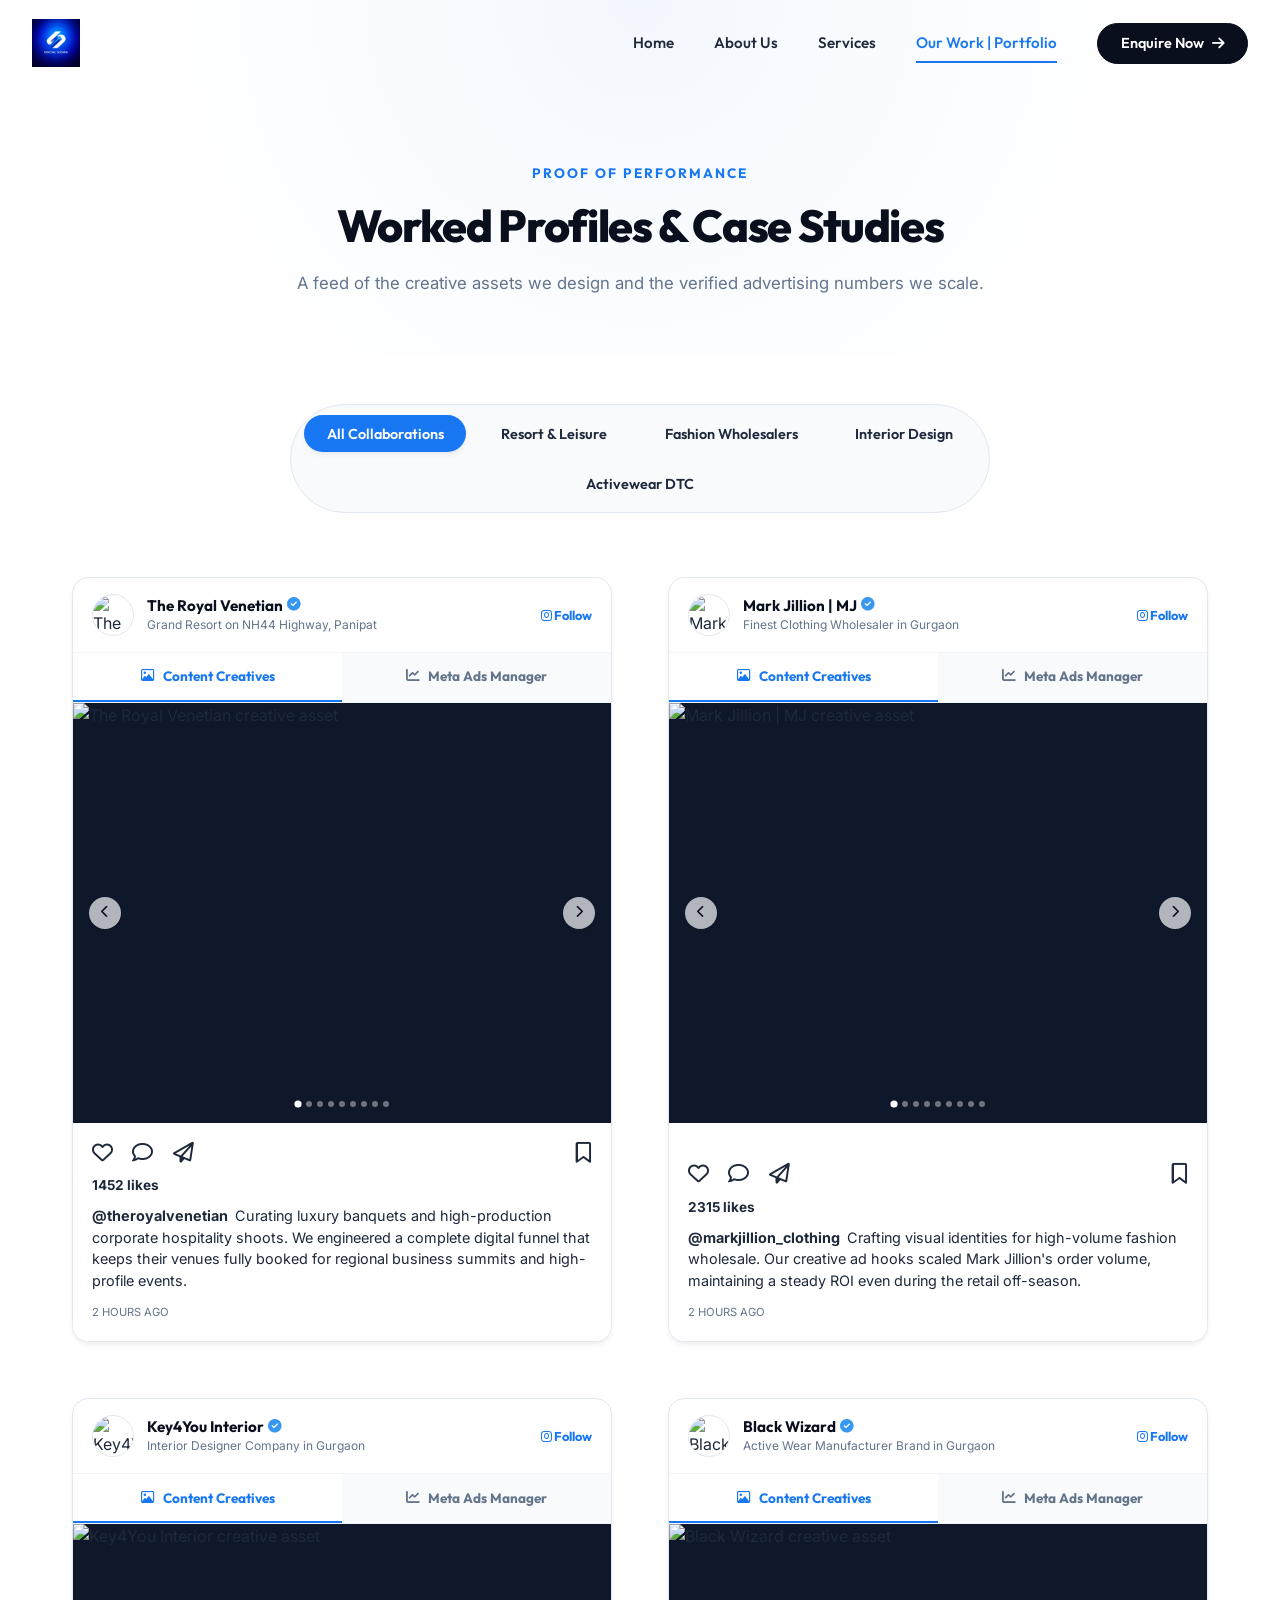
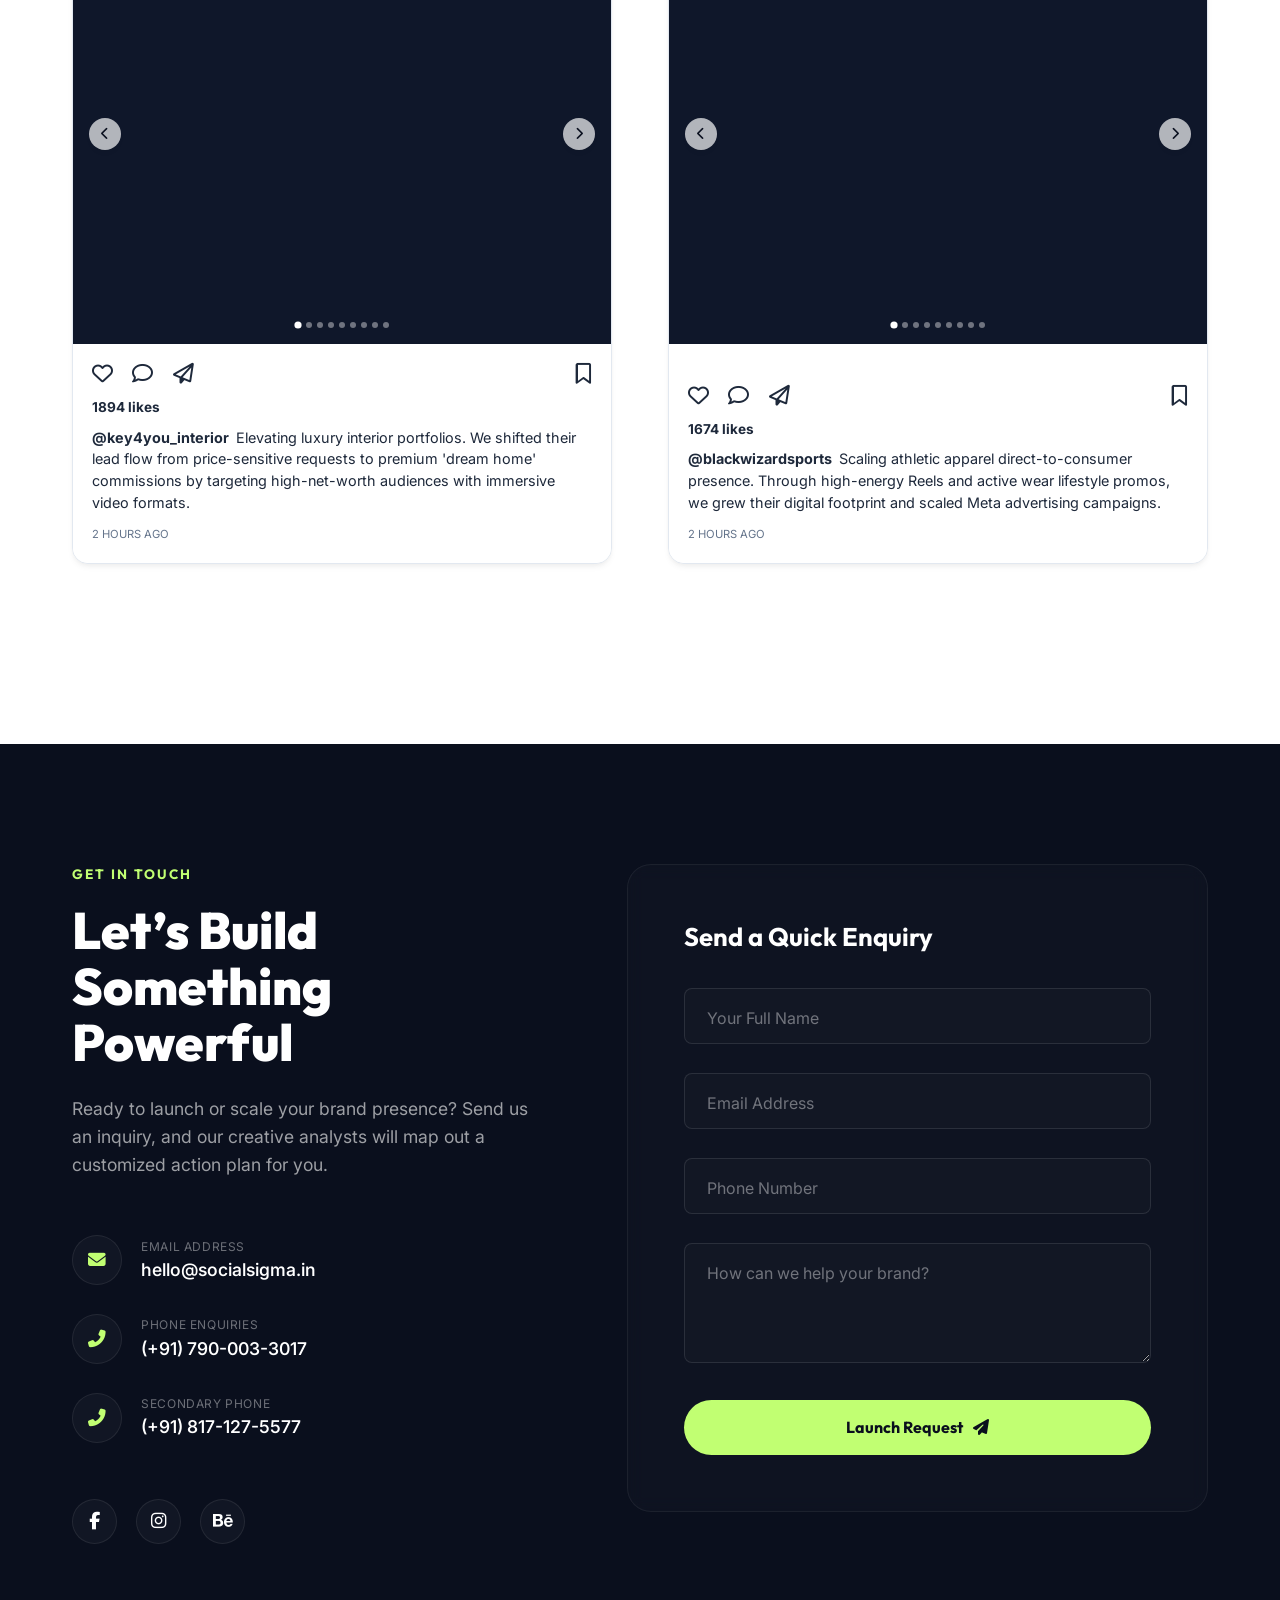
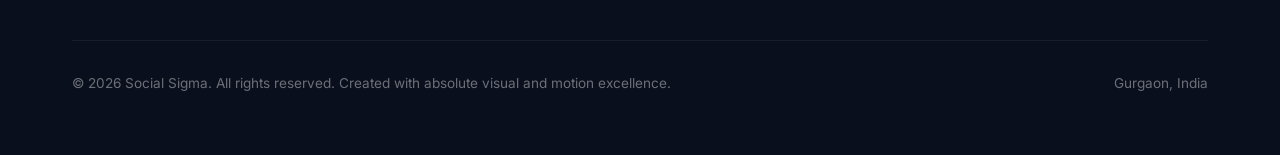
==== portfolio.html @ ce1d7656 "socialsigma.in digitalmarketing website" ====
<!DOCTYPE html>
<html lang="en">
<head>
  <meta charset="UTF-8">
  <meta name="viewport" content="width=device-width, initial-scale=1.0">
  <title>Our Work | Portfolio – Social Sigma</title>
  
  <!-- SEO Meta Tags -->
  <meta name="description" content="Explore Social Sigma's portfolio of successful digital campaigns. See our creatives and verified Meta Ads Manager results for brands in hospitality, fashion, design, and fitness.">
  <meta name="keywords" content="social sigma work, portfolio digital marketing, meta ads manager screenshot, case studies, instagram grid portfolio">
  <meta name="robots" content="index, follow">
  
  <!-- Styling Stylesheet -->
  <link rel="stylesheet" href="css/style.css">
  
  <!-- FontAwesome for Premium Icons -->
  <link rel="stylesheet" href="https://cdnjs.cloudflare.com/ajax/libs/font-awesome/6.4.0/css/all.min.css">
</head>
<body>

  <!-- --- Fixed Header & Navigation --- -->
  <header class="site-header scrolled" id="site-header">
    <div class="nav-container">
      <a href="index.html" class="logo" id="nav-logo" aria-label="Social Sigma Logo">
        <img src="assets/logo.jpg" alt="Social Sigma Logo" class="nav-logo-img">
      </a>
      
      <nav class="nav-menu" id="nav-menu" role="navigation">
        <a href="index.html" class="nav-link" id="link-home">Home</a>
        <a href="index.html#about" class="nav-link" id="link-about">About Us</a>
        <a href="index.html#services" class="nav-link" id="link-services">Services</a>
        <a href="portfolio.html" class="nav-link active" id="link-portfolio">Our Work | Portfolio</a>
        <button class="btn-nav-enquire" id="btn-header-enquire" onclick="document.getElementById('contact').scrollIntoView({behavior: 'smooth'})">
          Enquire Now <i class="fas fa-arrow-right"></i>
        </button>
      </nav>
      
      <button class="mobile-toggle" id="mobile-toggle" aria-label="Toggle navigation menu">
        <i class="fas fa-bars"></i>
      </button>
    </div>
  </header>

  <!-- --- Portfolio Intro Hero Section --- -->
  <section class="portfolio-hero">
    <div class="container">
      <span class="section-tag">Proof of Performance</span>
      <h1 class="section-title">Worked Profiles & Case Studies</h1>
      <p class="section-desc">A feed of the creative assets we design and the verified advertising numbers we scale.</p>
    </div>
  </section>

  <!-- --- Category Filter pills --- -->
  <div class="container">
    <div class="portfolio-filters" id="filters-container">
      <button class="filter-btn active" data-filter="all">All Collaborations</button>
      <button class="filter-btn" data-filter="hospitality">Resort & Leisure</button>
      <button class="filter-btn" data-filter="fashion">Fashion Wholesalers</button>
      <button class="filter-btn" data-filter="interior">Interior Design</button>
      <button class="filter-btn" data-filter="activewear">Activewear DTC</button>
    </div>
  </div>

  <!-- --- Showcase Instagram Cards Section --- -->
  <section class="section-padding" style="padding-top: 0;">
    <div class="container">
      <div class="showcase-grid" id="showcase-mount">
        <!-- Rendered dynamically by js/app.js using window.portfolioData -->
      </div>
    </div>
  </section>

  <!-- --- Contact Form & Footer Section --- -->
  <footer class="contact-section" id="contact">
    <div class="container">
      <div class="contact-grid">
        <div class="contact-info reveal-item">
          <span class="contact-tag">Get in Touch</span>
          <h2 class="contact-heading">Let’s Build Something Powerful</h2>
          <p class="contact-desc">Ready to launch or scale your brand presence? Send us an inquiry, and our creative analysts will map out a customized action plan for you.</p>
          
          <div class="contact-details">
            <div class="contact-item">
              <div class="contact-icon"><i class="fas fa-envelope"></i></div>
              <div class="contact-text">
                <label>Email Address</label>
                <a href="mailto:hello@socialsigma.in" id="contact-email">hello@socialsigma.in</a>
              </div>
            </div>
            <div class="contact-item">
              <div class="contact-icon"><i class="fas fa-phone-alt"></i></div>
              <div class="contact-text">
                <label>Phone Enquiries</label>
                <a href="tel:+917900033017" id="contact-phone-1">(+91) 790-003-3017</a>
              </div>
            </div>
            <div class="contact-item">
              <div class="contact-icon"><i class="fas fa-phone-alt"></i></div>
              <div class="contact-text">
                <label>Secondary Phone</label>
                <a href="tel:+918171275577" id="contact-phone-2">(+91) 817-127-5577</a>
              </div>
            </div>
          </div>
          
          <div class="contact-socials">
            <a href="https://www.facebook.com/socialsigma.in" target="_blank" class="social-circle" aria-label="Facebook"><i class="fab fa-facebook-f"></i></a>
            <a href="https://www.instagram.com/socialsigma.in/" target="_blank" class="social-circle" aria-label="Instagram"><i class="fab fa-instagram"></i></a>
            <a href="https://www.behance.net/99shrwt" target="_blank" class="social-circle" aria-label="Behance"><i class="fab fa-behance"></i></a>
          </div>
        </div>
        
        <!-- Quick Enquiry Form -->
        <div class="contact-form-wrap reveal-item reveal-delay-2">
          <h3>Send a Quick Enquiry</h3>
          <form id="enquiry-form">
            <div class="form-group">
              <input type="text" class="form-input" id="form-name" placeholder=" " required>
              <label for="form-name">Your Full Name</label>
            </div>
            <div class="form-group">
              <input type="email" class="form-input" id="form-email" placeholder=" " required>
              <label for="form-email">Email Address</label>
            </div>
            <div class="form-group">
              <input type="tel" class="form-input" id="form-phone" placeholder=" " required>
              <label for="form-phone">Phone Number</label>
            </div>
            <div class="form-group">
              <textarea class="form-input form-textarea" id="form-message" placeholder=" " required></textarea>
              <label for="form-message">How can we help your brand?</label>
            </div>
            <button type="submit" class="btn-form-submit" id="btn-submit-enquiry">
              Launch Request <i class="fas fa-paper-plane"></i>
            </button>
          </form>
        </div>
      </div>
      
      <div class="footer-bottom">
        <p>&copy; 2026 Social Sigma. All rights reserved. Created with absolute visual and motion excellence.</p>
        <p>Gurgaon, India</p>
      </div>
    </div>
  </footer>

  <!-- --- Lightbox Portfolio Modal --- -->
  <div class="lightbox-modal" id="lightbox-modal">
    <button class="lightbox-close" id="btn-lightbox-close" aria-label="Close Gallery">&times;</button>
    <div class="lightbox-container">
      <div class="lightbox-slider">
        <!-- Rendered images will be inserted dynamically by JS -->
      </div>
      <div class="lightbox-nav">
        <button class="btn-lightbox-nav" id="btn-lightbox-prev" aria-label="Previous Image"><i class="fas fa-chevron-left"></i></button>
        <button class="btn-lightbox-nav" id="btn-lightbox-next" aria-label="Next Image"><i class="fas fa-chevron-right"></i></button>
      </div>
      <div class="lightbox-thumbs" id="lightbox-thumbs">
        <!-- Thumbnail strips -->
      </div>
    </div>
  </div>

  <!-- --- Load scripts --- -->
  <!-- Loaded data modules first -->
  <script src="js/data/portfolio.js"></script>
  
  <!-- Main application script -->
  <script src="js/app.js"></script>

</body>
</html>
---- css/style.css ----
/* 
   Social Sigma Creative Digital Marketing Agency
   Core Stylesheet & Design System
*/

@import url('https://fonts.googleapis.com/css2?family=Inter:wght@300;400;500;600;700&family=Outfit:wght@400;500;600;700;800&display=swap');

/* --- Theme Tokens --- */
:root {
  --blue: #1877F2;
  --lime: #c1ff72;
  --white: #ffffff;
  --dark: #0a0f1d;
  --dark-accent: #111827;
  --text-dark: #1e293b;
  --text-light: #64748b;
  --text-white: #f8fafc;
  
  --font-heading: 'Outfit', sans-serif;
  --font-body: 'Inter', sans-serif;
  
  --transition-smooth: all 0.4s cubic-bezier(0.16, 1, 0.3, 1);
  --transition-fast: all 0.2s ease;
  
  --shadow-sm: 0 4px 6px -1px rgba(0, 0, 0, 0.05), 0 2px 4px -1px rgba(0, 0, 0, 0.03);
  --shadow-md: 0 10px 15px -3px rgba(24, 119, 242, 0.1), 0 4px 6px -2px rgba(24, 119, 242, 0.05);
  --shadow-lg: 0 20px 25px -5px rgba(24, 119, 242, 0.15), 0 10px 10px -5px rgba(24, 119, 242, 0.04);
  --shadow-glow: 0 0 30px rgba(193, 255, 114, 0.25);
  
  --border-radius-sm: 8px;
  --border-radius-md: 16px;
  --border-radius-lg: 24px;
  --border-radius-full: 9999px;
  
  --glass-bg: rgba(255, 255, 255, 0.65);
  --glass-border: rgba(255, 255, 255, 0.4);
  --glass-dark-bg: rgba(10, 15, 29, 0.7);
  --glass-dark-border: rgba(255, 255, 255, 0.06);
}

/* --- Base & Reset --- */
* {
  box-sizing: border-box;
  margin: 0;
  padding: 0;
}

html {
  scroll-behavior: smooth;
  overflow-x: hidden;
  font-size: 16px;
}

body {
  font-family: var(--font-body);
  color: var(--text-dark);
  background-color: var(--white);
  line-height: 1.6;
  overflow-x: hidden;
  position: relative;
}

h1, h2, h3, h4, h5, h6 {
  font-family: var(--font-heading);
  font-weight: 700;
  line-height: 1.25;
  color: var(--dark);
}

a {
  text-decoration: none;
  color: inherit;
  transition: var(--transition-fast);
}

img, video {
  max-width: 100%;
  height: auto;
  display: block;
}

li {
  list-style: none;
}

/* --- Loader: Skyrocketing Animation --- */
#rocket-loader {
  position: fixed;
  top: 0;
  left: 0;
  width: 100%;
  height: 100%;
  background: var(--dark);
  z-index: 99999;
  display: flex;
  flex-direction: column;
  justify-content: center;
  align-items: center;
  overflow: hidden;
  transition: opacity 0.8s cubic-bezier(0.16, 1, 0.3, 1), visibility 0.8s;
}

#rocket-loader.fade-out {
  opacity: 0;
  visibility: hidden;
  pointer-events: none;
}

.loader-stars {
  position: absolute;
  width: 100%;
  height: 100%;
  background: radial-gradient(circle at 50% 50%, rgba(24, 119, 242, 0.05) 0%, transparent 80%);
}

.loader-container {
  display: flex;
  flex-direction: column;
  align-items: center;
  position: relative;
  z-index: 10;
}

.rocket-wrapper {
  position: relative;
  width: 120px;
  height: 200px;
  margin-bottom: 2rem;
  display: flex;
  justify-content: center;
  align-items: center;
}

/* Rocket SVG Style */
.rocket-svg {
  width: 80px;
  height: auto;
  transform: rotate(0deg);
  transition: var(--transition-smooth);
}

/* Ignition shaking */
.ignite .rocket-svg {
  animation: rocket-shake 0.1s infinite alternate;
}

/* Takeoff fly up */
.takeoff .rocket-svg {
  animation: rocket-fly-up 1s cubic-bezier(0.6, -0.28, 0.735, 0.04) forwards;
}

/* Flames & Smoke */
.rocket-flame {
  position: absolute;
  bottom: 30px;
  width: 16px;
  height: 0px;
  background: linear-gradient(to top, transparent, #ff4500, #ff8c00, var(--lime));
  border-radius: 50%;
  filter: blur(2px);
  opacity: 0;
  transition: height 0.5s ease, opacity 0.5s ease;
}

.ignite .rocket-flame {
  height: 60px;
  opacity: 1;
  animation: flame-flicker 0.15s infinite alternate;
}

.takeoff .rocket-flame {
  height: 120px;
  opacity: 1;
}

/* Smoke particles generator from JS */
.smoke-particle {
  position: absolute;
  background: rgba(255, 255, 255, 0.15);
  border-radius: 50%;
  filter: blur(8px);
  pointer-events: none;
  animation: smoke-fall 1.5s forwards ease-out;
}

.loader-text-wrap {
  text-align: center;
  color: var(--white);
  font-family: var(--font-heading);
}

.loader-subtitle {
  font-size: 0.9rem;
  text-transform: uppercase;
  letter-spacing: 0.2em;
  color: var(--lime);
  margin-bottom: 0.5rem;
  opacity: 0.8;
}

.loader-title {
  font-size: 2.2rem;
  font-weight: 800;
  letter-spacing: -0.02em;
  margin-bottom: 1.5rem;
  background: linear-gradient(135deg, #ffffff 40%, var(--lime));
  -webkit-background-clip: text;
  -webkit-text-fill-color: transparent;
}

.loader-progress-bar {
  width: 240px;
  height: 3px;
  background: rgba(255, 255, 255, 0.08);
  border-radius: 10px;
  overflow: hidden;
  position: relative;
}

.loader-progress-fill {
  height: 100%;
  width: 0%;
  background: linear-gradient(90deg, var(--blue), var(--lime));
  transition: width 2.5s cubic-bezier(0.1, 0.8, 0.25, 1);
}

/* Animations */
@keyframes rocket-shake {
  0% { transform: translate(1px, 1px) rotate(0deg); }
  100% { transform: translate(-1px, -1px) rotate(0.5deg); }
}

@keyframes flame-flicker {
  0% { transform: scaleX(0.9); }
  100% { transform: scaleX(1.15) scaleY(1.1); }
}

@keyframes rocket-fly-up {
  0% { transform: translateY(0); }
  100% { transform: translateY(-120vh) scale(0.6); }
}

@keyframes smoke-fall {
  0% {
    transform: translateY(20px) scale(0.5);
    opacity: 0.8;
  }
  100% {
    transform: translateY(180px) scale(2.5);
    opacity: 0;
  }
}

/* --- Main Layout Headers --- */
header.site-header {
  position: fixed;
  top: 0;
  left: 0;
  width: 100%;
  z-index: 1000;
  padding: 1.2rem 2rem;
  transition: var(--transition-smooth);
}

header.site-header.scrolled {
  padding: 0.8rem 2rem;
  background-color: var(--glass-bg);
  backdrop-filter: blur(12px);
  border-bottom: 1px solid var(--glass-border);
  box-shadow: var(--shadow-sm);
}

.nav-container {
  max-width: 1300px;
  margin: 0 auto;
  display: flex;
  justify-content: space-between;
  align-items: center;
}

/* Logo */
.logo {
  display: flex;
  align-items: center;
  font-family: var(--font-heading);
  font-size: 1.6rem;
  font-weight: 800;
  letter-spacing: -0.03em;
  color: var(--dark);
}

.nav-logo-img {
  height: 48px;
  width: auto;
  object-fit: contain;
  transition: var(--transition-fast);
}

.nav-logo-img:hover {
  transform: scale(1.04);
}

.loader-logo {
  height: 55px;
  width: auto;
  margin-bottom: 1rem;
  object-fit: contain;
}

/* Navigation Links */
.nav-menu {
  display: flex;
  gap: 2.5rem;
  align-items: center;
}

.nav-link {
  font-family: var(--font-heading);
  font-weight: 550;
  font-size: 0.95rem;
  color: var(--text-dark);
  position: relative;
  padding: 0.5rem 0;
}

.nav-link::after {
  content: '';
  position: absolute;
  bottom: 0;
  left: 0;
  width: 0%;
  height: 2px;
  background: var(--blue);
  transition: var(--transition-fast);
}

.nav-link:hover {
  color: var(--blue);
}

.nav-link:hover::after,
.nav-link.active::after {
  width: 100%;
}

.nav-link.active {
  color: var(--blue);
}

/* CTAs & Buttons */
.btn-nav-enquire {
  font-family: var(--font-heading);
  font-weight: 600;
  font-size: 0.9rem;
  padding: 0.65rem 1.4rem;
  background: var(--dark);
  color: var(--white);
  border-radius: var(--border-radius-full);
  border: 1px solid var(--dark);
  cursor: pointer;
  display: inline-flex;
  align-items: center;
  gap: 8px;
  transition: var(--transition-fast);
}

.btn-nav-enquire:hover {
  background: var(--blue);
  border-color: var(--blue);
  box-shadow: var(--shadow-md);
}

.mobile-toggle {
  display: none;
  font-size: 1.5rem;
  background: none;
  border: none;
  cursor: pointer;
  color: var(--dark);
}

/* --- Hero Section --- */
.hero {
  position: relative;
  min-height: 100vh;
  padding-top: 180px;
  padding-bottom: 80px;
  display: flex;
  align-items: center;
  overflow: hidden;
  background: radial-gradient(circle at 90% 10%, rgba(193, 255, 114, 0.07) 0%, transparent 40%),
              radial-gradient(circle at 10% 90%, rgba(24, 119, 242, 0.04) 0%, transparent 55%);
}

.hero-bg-blobs {
  position: absolute;
  top: 0;
  left: 0;
  width: 100%;
  height: 100%;
  pointer-events: none;
  z-index: 1;
}

.blob {
  position: absolute;
  border-radius: 50%;
  filter: blur(60px);
  opacity: 0.25;
  transition: transform 0.2s ease-out;
}

.blob-blue {
  width: 400px;
  height: 400px;
  background-color: var(--blue);
  top: 15%;
  right: 10%;
}

.blob-lime {
  width: 300px;
  height: 300px;
  background-color: var(--lime);
  bottom: 20%;
  left: 10%;
}

.hero-container {
  width: 100%;
  max-width: 1200px;
  margin: 0 auto;
  padding: 0 2rem;
  position: relative;
  z-index: 2;
  display: grid;
  grid-template-columns: 1.2fr 0.8fr;
  gap: 3rem;
  align-items: center;
}

.hero-content {
  display: flex;
  flex-direction: column;
  justify-content: center;
}

.hero-tag {
  font-family: var(--font-heading);
  font-size: 0.85rem;
  font-weight: 700;
  text-transform: uppercase;
  letter-spacing: 0.2em;
  color: var(--blue);
  margin-bottom: 1.2rem;
  display: inline-flex;
  align-items: center;
  gap: 10px;
}

.hero-tag span {
  width: 25px;
  height: 2px;
  background-color: var(--blue);
}

.hero-title {
  font-size: 4.8rem;
  font-weight: 850;
  letter-spacing: -0.04em;
  line-height: 1.05;
  margin-bottom: 1.5rem;
  color: var(--dark);
}

.hero-title span.lime-glow {
  background: linear-gradient(135deg, var(--blue) 20%, #8bc34a);
  -webkit-background-clip: text;
  -webkit-text-fill-color: transparent;
}

.hero-desc {
  font-size: 1.15rem;
  color: var(--text-light);
  max-width: 540px;
  margin-bottom: 2.5rem;
  line-height: 1.6;
}

.hero-ctas {
  display: flex;
  gap: 1rem;
}

.btn-primary {
  font-family: var(--font-heading);
  font-weight: 650;
  font-size: 1rem;
  padding: 1.1rem 2.2rem;
  background: var(--blue);
  color: var(--white);
  border: none;
  border-radius: var(--border-radius-full);
  cursor: pointer;
  transition: var(--transition-smooth);
  display: inline-flex;
  align-items: center;
  gap: 10px;
}

.btn-primary:hover {
  background: var(--dark);
  box-shadow: var(--shadow-md);
  transform: translateY(-3px);
}

.btn-secondary {
  font-family: var(--font-heading);
  font-weight: 650;
  font-size: 1rem;
  padding: 1.1rem 2.2rem;
  background: transparent;
  color: var(--dark);
  border: 2px solid var(--dark);
  border-radius: var(--border-radius-full);
  cursor: pointer;
  transition: var(--transition-smooth);
  display: inline-flex;
  align-items: center;
  gap: 10px;
}

.btn-secondary:hover {
  background: rgba(10, 15, 29, 0.05);
  transform: translateY(-3px);
}

.hero-socials {
  margin-top: 3.5rem;
  display: flex;
  gap: 1.5rem;
  align-items: center;
}

.hero-social-label {
  font-size: 0.75rem;
  text-transform: uppercase;
  letter-spacing: 0.15em;
  color: var(--text-light);
}

.hero-social-links {
  display: flex;
  gap: 1.2rem;
}

.hero-social-link {
  font-size: 1.1rem;
  color: var(--text-light);
}

.hero-social-link:hover {
  color: var(--blue);
  transform: translateY(-2px);
}

/* Hero Right Side: Skyrocket Graphic */
.hero-image-wrap {
  position: relative;
  display: flex;
  justify-content: center;
  align-items: center;
}

.hero-phone-mockup {
  position: relative;
  width: 100%;
  max-width: 440px;
  height: 520px;
  background: linear-gradient(135deg, var(--dark) 0%, #151e33 100%);
  border-radius: var(--border-radius-lg);
  border: 1px solid rgba(255, 255, 255, 0.1);
  padding: 2rem;
  display: flex;
  flex-direction: column;
  justify-content: space-between;
  overflow: hidden;
  box-shadow: var(--shadow-lg);
  animation: phone-float 6s ease-in-out infinite alternate;
}

.hero-phone-mockup::before {
  content: '';
  position: absolute;
  top: 0;
  left: 0;
  width: 100%;
  height: 100%;
  background: radial-gradient(circle at 10% 10%, rgba(24, 119, 242, 0.2) 0%, transparent 60%);
  pointer-events: none;
}

.mockup-header {
  display: flex;
  justify-content: space-between;
  align-items: center;
  position: relative;
  z-index: 2;
}

.mockup-logo {
  font-family: var(--font-heading);
  font-weight: 800;
  color: var(--white);
  font-size: 1.1rem;
}

.mockup-badge {
  background: var(--lime);
  color: var(--dark);
  font-size: 0.7rem;
  font-weight: 750;
  text-transform: uppercase;
  padding: 0.3rem 0.6rem;
  border-radius: var(--border-radius-sm);
}

.mockup-body {
  flex-grow: 1;
  display: flex;
  flex-direction: column;
  justify-content: center;
  align-items: center;
  position: relative;
  z-index: 2;
  margin: 2rem 0;
}

.mockup-rocket-graphic {
  position: relative;
  width: 140px;
  height: 140px;
  background: rgba(255, 255, 255, 0.03);
  border-radius: 50%;
  display: flex;
  justify-content: center;
  align-items: center;
  border: 1px solid rgba(255, 255, 255, 0.05);
}

.mockup-rocket-graphic i {
  font-size: 3.5rem;
  color: var(--lime);
  transform: rotate(-45deg);
  animation: rocket-pulse 2s ease-in-out infinite alternate;
}

.mockup-graph {
  width: 100%;
  height: 100px;
  margin-top: 1.5rem;
  position: relative;
  display: flex;
  align-items: flex-end;
  gap: 10px;
}

.graph-bar {
  flex-grow: 1;
  background: rgba(255, 255, 255, 0.08);
  border-radius: 4px;
  height: 20%;
  transition: height 1.5s cubic-bezier(0.16, 1, 0.3, 1);
}

.graph-bar.filled {
  background: linear-gradient(to top, var(--blue), var(--lime));
}

.mockup-footer {
  display: flex;
  justify-content: space-between;
  align-items: center;
  border-top: 1px solid rgba(255, 255, 255, 0.08);
  padding-top: 1.2rem;
  position: relative;
  z-index: 2;
}

.mockup-metric {
  text-align: left;
}

.mockup-metric-label {
  font-size: 0.65rem;
  text-transform: uppercase;
  color: rgba(255, 255, 255, 0.5);
  margin-bottom: 2px;
}

.mockup-metric-val {
  font-family: var(--font-heading);
  font-size: 1.2rem;
  font-weight: 750;
  color: var(--white);
}

@keyframes phone-float {
  0% { transform: translateY(0px) rotate(0deg); }
  100% { transform: translateY(-15px) rotate(1deg); }
}

@keyframes rocket-pulse {
  0% { transform: rotate(-45deg) scale(0.95); opacity: 0.9; }
  100% { transform: rotate(-45deg) scale(1.1); opacity: 1; text-shadow: 0 0 15px var(--lime); }
}

/* --- Infinite Partners Marquee --- */
.partners-marquee {
  background-color: var(--white);
  border-top: 1px solid #f1f5f9;
  border-bottom: 1px solid #f1f5f9;
  padding: 2.2rem 0;
  overflow: hidden;
  position: relative;
  z-index: 10;
}

.partners-marquee::before,
.partners-marquee::after {
  content: '';
  position: absolute;
  top: 0;
  width: 150px;
  height: 100%;
  z-index: 2;
  pointer-events: none;
}

.partners-marquee::before {
  left: 0;
  background: linear-gradient(to right, var(--white), transparent);
}

.partners-marquee::after {
  right: 0;
  background: linear-gradient(to left, var(--white), transparent);
}

.marquee-track {
  display: flex;
  gap: 5rem;
  width: max-content;
  animation: marquee 25s linear infinite;
}

.marquee-track:hover {
  animation-play-state: paused;
}

.partner-logo {
  font-family: var(--font-heading);
  font-size: 1.25rem;
  font-weight: 700;
  color: #94a3b8;
  display: flex;
  align-items: center;
  gap: 8px;
  cursor: pointer;
  transition: var(--transition-fast);
}

.partner-logo i {
  font-size: 1.5rem;
}

.partner-logo:hover {
  color: var(--blue);
}

@keyframes marquee {
  0% { transform: translateX(0); }
  100% { transform: translateX(-50%); }
}

/* --- Shared Section Styling --- */
section.section-padding {
  padding: 100px 0;
  position: relative;
}

.section-dark {
  background-color: var(--dark);
  color: var(--text-white);
}

.section-dark h2 {
  color: var(--white);
}

.container {
  max-width: 1200px;
  margin: 0 auto;
  padding: 0 2rem;
}

.section-header {
  text-align: center;
  max-width: 700px;
  margin: 0 auto 5rem;
}

.section-tag {
  font-family: var(--font-heading);
  font-size: 0.85rem;
  font-weight: 700;
  text-transform: uppercase;
  letter-spacing: 0.15em;
  color: var(--blue);
  margin-bottom: 0.8rem;
  display: inline-block;
}

.section-dark .section-tag {
  color: var(--lime);
}

.section-title {
  font-size: 2.8rem;
  font-weight: 800;
  letter-spacing: -0.03em;
}

.section-desc {
  color: var(--text-light);
  margin-top: 1rem;
  font-size: 1.05rem;
}

.section-dark .section-desc {
  color: rgba(255, 255, 255, 0.6);
}

/* --- About Section ("Marketing is our Jam") --- */
.about-grid {
  display: grid;
  grid-template-columns: 1.15fr 0.85fr;
  gap: 4.5rem;
  align-items: center;
}

.about-content h3 {
  font-size: 2.3rem;
  margin-bottom: 1.5rem;
  letter-spacing: -0.02em;
}

.about-highlight {
  font-size: 1.15rem;
  font-weight: 500;
  color: var(--blue);
  margin-bottom: 1.5rem;
}

.about-text {
  color: var(--text-light);
  margin-bottom: 2rem;
  font-size: 1rem;
}

.about-text p {
  margin-bottom: 1.2rem;
}

.about-ctas {
  display: flex;
  gap: 1.5rem;
}

.about-media {
  position: relative;
  border-radius: var(--border-radius-lg);
  overflow: hidden;
  box-shadow: var(--shadow-lg);
  height: 380px;
  background-color: var(--dark-accent);
}

.about-media video {
  width: 100%;
  height: 100%;
  object-fit: cover;
}

.about-media-overlay {
  position: absolute;
  top: 0;
  left: 0;
  width: 100%;
  height: 100%;
  background: linear-gradient(to top, rgba(10, 15, 29, 0.7), transparent);
  display: flex;
  flex-direction: column;
  justify-content: flex-end;
  padding: 2rem;
  pointer-events: none;
}

.about-media-tag {
  color: var(--lime);
  font-family: var(--font-heading);
  font-size: 0.8rem;
  text-transform: uppercase;
  font-weight: 700;
}

.about-media-title {
  color: var(--white);
  font-size: 1.2rem;
  font-weight: 600;
}

/* --- Capabilities Section --- */
.capabilities-grid {
  display: grid;
  grid-template-columns: 1fr;
  gap: 2rem;
}

.capability-row {
  display: grid;
  grid-template-columns: 80px 1.5fr 2.5fr 1fr;
  gap: 2rem;
  align-items: center;
  padding: 3rem 0;
  border-bottom: 1px solid rgba(255, 255, 255, 0.08);
  transition: var(--transition-smooth);
  position: relative;
}

.capability-row:last-child {
  border-bottom: none;
}

.capability-num {
  font-family: var(--font-heading);
  font-size: 1.5rem;
  font-weight: 700;
  color: rgba(255, 255, 255, 0.15);
}

.capability-title {
  font-size: 1.8rem;
  color: var(--white);
  font-weight: 700;
  transition: var(--transition-fast);
}

.capability-summary {
  display: flex;
  flex-direction: column;
  gap: 0.8rem;
}

.capability-desc {
  font-size: 0.95rem;
  color: rgba(255, 255, 255, 0.6);
}

.capability-tags {
  display: flex;
  flex-wrap: wrap;
  gap: 0.5rem;
}

.capability-tag {
  font-size: 0.75rem;
  background: rgba(255, 255, 255, 0.04);
  border: 1px solid rgba(255, 255, 255, 0.08);
  padding: 0.25rem 0.6rem;
  border-radius: var(--border-radius-sm);
  color: rgba(255, 255, 255, 0.8);
}

.capability-cta {
  text-align: right;
}

.btn-arrow-glow {
  width: 50px;
  height: 50px;
  background: rgba(255, 255, 255, 0.03);
  border: 1px solid rgba(255, 255, 255, 0.08);
  border-radius: 50%;
  color: var(--white);
  display: inline-flex;
  justify-content: center;
  align-items: center;
  cursor: pointer;
  transition: var(--transition-smooth);
}

.btn-arrow-glow i {
  font-size: 1.1rem;
  transition: var(--transition-smooth);
}

/* Hover Capabilities States */
.capability-row:hover {
  padding-left: 1.5rem;
  padding-right: 1.5rem;
  background: rgba(24, 119, 242, 0.03);
  border-radius: var(--border-radius-md);
}

.capability-row:hover .capability-title {
  color: var(--lime);
}

.capability-row:hover .capability-num {
  color: var(--blue);
}

.capability-row:hover .btn-arrow-glow {
  background: var(--blue);
  border-color: var(--blue);
  color: var(--white);
  box-shadow: 0 0 15px rgba(24, 119, 242, 0.4);
}

.capability-row:hover .btn-arrow-glow i {
  transform: rotate(45deg);
}

/* Preview Video on Row Hover */
.capability-preview-video {
  position: absolute;
  top: 50%;
  right: 100px;
  transform: translateY(-50%) scale(0.8);
  width: 140px;
  height: 80px;
  border-radius: var(--border-radius-sm);
  overflow: hidden;
  opacity: 0;
  pointer-events: none;
  transition: var(--transition-smooth);
  box-shadow: var(--shadow-lg);
  border: 2px solid var(--blue);
}

.capability-preview-video video {
  width: 100%;
  height: 100%;
  object-fit: cover;
}

.capability-row:hover .capability-preview-video {
  opacity: 1;
  transform: translateY(-50%) scale(1);
}

/* --- Specialized Services --- */
.specialized-grid {
  display: grid;
  grid-template-columns: repeat(3, 1fr);
  gap: 2.2rem;
}

.special-card {
  background: var(--white);
  padding: 3rem 2.2rem;
  border-radius: var(--border-radius-md);
  border: 1px solid #e2e8f0;
  transition: var(--transition-smooth);
  position: relative;
  display: flex;
  flex-direction: column;
  height: 100%;
}

.special-icon-wrap {
  width: 60px;
  height: 60px;
  background: rgba(24, 119, 242, 0.05);
  border-radius: var(--border-radius-md);
  display: flex;
  justify-content: center;
  align-items: center;
  margin-bottom: 2rem;
  transition: var(--transition-smooth);
}

.special-icon-wrap i {
  font-size: 1.5rem;
  color: var(--blue);
  transition: var(--transition-smooth);
}

.special-card h3 {
  font-size: 1.3rem;
  font-weight: 700;
  margin-bottom: 1rem;
}

.special-card p {
  color: var(--text-light);
  font-size: 0.95rem;
  line-height: 1.55;
  flex-grow: 1;
}

/* Card hover */
.special-card:hover {
  transform: translateY(-8px);
  border-color: transparent;
  box-shadow: var(--shadow-lg);
}

.special-card:hover .special-icon-wrap {
  background: var(--blue);
}

.special-card:hover .special-icon-wrap i {
  color: var(--white);
}

/* --- Metrics / Stats Section --- */
.stats {
  background-color: var(--dark);
  position: relative;
  overflow: hidden;
  padding: 80px 0;
}

.stats::before {
  content: '';
  position: absolute;
  bottom: 0;
  left: 0;
  width: 100%;
  height: 150px;
  background: linear-gradient(to top, var(--dark-accent), transparent);
  pointer-events: none;
}

.stats-grid {
  display: grid;
  grid-template-columns: repeat(3, 1fr);
  gap: 3rem;
  position: relative;
  z-index: 2;
}

.stat-item {
  text-align: center;
  padding: 2rem;
  background: rgba(255, 255, 255, 0.02);
  border: 1px solid rgba(255, 255, 255, 0.04);
  border-radius: var(--border-radius-md);
  transition: var(--transition-smooth);
}

.stat-item:hover {
  background: rgba(255, 255, 255, 0.04);
  border-color: rgba(255, 255, 255, 0.08);
  transform: translateY(-4px);
}

.stat-num {
  font-family: var(--font-heading);
  font-size: 4rem;
  font-weight: 850;
  color: var(--lime);
  letter-spacing: -0.03em;
  margin-bottom: 0.5rem;
  text-shadow: 0 0 20px rgba(193, 255, 114, 0.15);
}

.stat-title {
  font-family: var(--font-heading);
  font-size: 1.1rem;
  font-weight: 600;
  color: var(--white);
  margin-bottom: 0.5rem;
}

.stat-desc {
  font-size: 0.85rem;
  color: rgba(255, 255, 255, 0.5);
}

/* Secondary Marquee / Row of Stats */
.stats-banner {
  margin-top: 4rem;
  display: grid;
  grid-template-columns: repeat(3, 1fr);
  gap: 2rem;
  border-top: 1px solid rgba(255, 255, 255, 0.08);
  padding-top: 4rem;
}

.stat-banner-item {
  display: flex;
  gap: 1.5rem;
  align-items: center;
}

.stat-banner-icon {
  width: 50px;
  height: 50px;
  border-radius: 50%;
  background: rgba(24, 119, 242, 0.1);
  display: flex;
  justify-content: center;
  align-items: center;
  color: var(--blue);
  font-size: 1.2rem;
}

.stat-banner-content h4 {
  font-size: 1.5rem;
  color: var(--white);
  font-weight: 700;
}

.stat-banner-content p {
  font-size: 0.85rem;
  color: rgba(255, 255, 255, 0.5);
}

/* --- Portfolio Carousel --- */
.portfolio-slider-container {
  position: relative;
  width: 100%;
  margin-top: 2rem;
}

.slider-wrapper {
  overflow: hidden;
  width: 100%;
  position: relative;
}

.portfolio-track {
  display: flex;
  gap: 2rem;
  transition: transform 0.6s cubic-bezier(0.16, 1, 0.3, 1);
  width: 100%;
}

.portfolio-card {
  min-width: calc(33.333% - 1.333rem);
  background: var(--white);
  border-radius: var(--border-radius-md);
  border: 1px solid #f1f5f9;
  overflow: hidden;
  box-shadow: var(--shadow-sm);
  transition: var(--transition-smooth);
  cursor: pointer;
  display: flex;
  flex-direction: column;
}

.portfolio-img-wrap {
  width: 100%;
  height: 260px;
  overflow: hidden;
  position: relative;
}

.portfolio-img-wrap img {
  width: 100%;
  height: 100%;
  object-fit: cover;
  transition: transform 0.6s cubic-bezier(0.16, 1, 0.3, 1);
}

.portfolio-card:hover .portfolio-img-wrap img {
  transform: scale(1.06);
}

.portfolio-img-overlay {
  position: absolute;
  top: 0;
  left: 0;
  width: 100%;
  height: 100%;
  background: rgba(10, 15, 29, 0.4);
  display: flex;
  justify-content: center;
  align-items: center;
  opacity: 0;
  transition: var(--transition-fast);
}

.portfolio-card:hover .portfolio-img-overlay {
  opacity: 1;
}

.btn-view-gallery {
  width: 50px;
  height: 50px;
  border-radius: 50%;
  background: var(--white);
  display: flex;
  justify-content: center;
  align-items: center;
  color: var(--dark);
  font-size: 1.2rem;
  box-shadow: var(--shadow-md);
  transform: translateY(10px);
  transition: var(--transition-smooth);
}

.portfolio-card:hover .btn-view-gallery {
  transform: translateY(0);
}

.portfolio-info {
  padding: 1.8rem;
  flex-grow: 1;
  display: flex;
  flex-direction: column;
  justify-content: space-between;
}

.portfolio-card h3 {
  font-size: 1.3rem;
  margin-bottom: 0.5rem;
}

.portfolio-card p {
  color: var(--text-light);
  font-size: 0.9rem;
}

/* Slider Controls */
.slider-controls {
  display: flex;
  justify-content: center;
  align-items: center;
  gap: 1.5rem;
  margin-top: 3.5rem;
}

.btn-slider {
  width: 55px;
  height: 55px;
  border-radius: 50%;
  border: 1px solid #cbd5e1;
  background: var(--white);
  color: var(--dark);
  font-size: 1rem;
  cursor: pointer;
  display: flex;
  justify-content: center;
  align-items: center;
  transition: var(--transition-fast);
}

.btn-slider:hover {
  background: var(--dark);
  border-color: var(--dark);
  color: var(--white);
}

.slider-dots {
  display: flex;
  gap: 8px;
}

.slider-dot {
  width: 8px;
  height: 8px;
  border-radius: 50%;
  background-color: #cbd5e1;
  cursor: pointer;
  transition: var(--transition-fast);
}

.slider-dot.active {
  width: 24px;
  border-radius: 4px;
  background-color: var(--blue);
}

/* Lightbox Modal (For Portfolios) */
.lightbox-modal {
  position: fixed;
  top: 0;
  left: 0;
  width: 100%;
  height: 100%;
  background: rgba(10, 15, 29, 0.98);
  z-index: 100000;
  display: none; /* JS toggled */
  justify-content: center;
  align-items: center;
  opacity: 0;
  transition: opacity 0.4s ease;
}

.lightbox-modal.active {
  display: flex;
  opacity: 1;
}

.lightbox-close {
  position: absolute;
  top: 2rem;
  right: 2rem;
  color: var(--white);
  font-size: 2.2rem;
  background: none;
  border: none;
  cursor: pointer;
  z-index: 10;
  transition: var(--transition-fast);
}

.lightbox-close:hover {
  color: var(--lime);
  transform: rotate(90deg);
}

.lightbox-container {
  position: relative;
  width: 90%;
  max-width: 1100px;
  display: flex;
  flex-direction: column;
  align-items: center;
}

.lightbox-slider {
  width: 100%;
  display: flex;
  justify-content: center;
  align-items: center;
  height: 60vh;
}

.lightbox-img-wrap {
  max-width: 100%;
  max-height: 100%;
  display: none;
  animation: scale-up 0.4s cubic-bezier(0.16, 1, 0.3, 1);
}

.lightbox-img-wrap.active {
  display: block;
}

.lightbox-img-wrap img {
  max-width: 100%;
  max-height: 60vh;
  object-fit: contain;
  border-radius: var(--border-radius-sm);
  box-shadow: 0 10px 40px rgba(0,0,0,0.5);
}

.lightbox-nav {
  position: absolute;
  top: 50%;
  width: 100%;
  display: flex;
  justify-content: space-between;
  transform: translateY(-50%);
  pointer-events: none;
}

.btn-lightbox-nav {
  width: 60px;
  height: 60px;
  border-radius: 50%;
  background: rgba(255, 255, 255, 0.08);
  border: 1px solid rgba(255, 255, 255, 0.1);
  color: var(--white);
  font-size: 1.2rem;
  cursor: pointer;
  display: flex;
  justify-content: center;
  align-items: center;
  pointer-events: auto;
  transition: var(--transition-fast);
}

.btn-lightbox-nav:hover {
  background: var(--blue);
  border-color: var(--blue);
}

.lightbox-thumbs {
  display: flex;
  gap: 10px;
  margin-top: 2rem;
  width: 100%;
  overflow-x: auto;
  padding: 10px 0;
  justify-content: center;
}

.lightbox-thumb {
  width: 70px;
  height: 70px;
  border-radius: 6px;
  overflow: hidden;
  cursor: pointer;
  opacity: 0.4;
  border: 2px solid transparent;
  transition: var(--transition-fast);
}

.lightbox-thumb.active {
  opacity: 1;
  border-color: var(--lime);
}

.lightbox-thumb img {
  width: 100%;
  height: 100%;
  object-fit: cover;
}

@keyframes scale-up {
  0% { transform: scale(0.95); opacity: 0; }
  100% { transform: scale(1); opacity: 1; }
}

/* --- Testimonials --- */
.testimonials {
  background-color: #f8fafc;
}

.testimonials-track {
  display: flex;
  gap: 2rem;
  transition: transform 0.6s cubic-bezier(0.16, 1, 0.3, 1);
}

.testimonial-card {
  min-width: calc(50% - 1rem);
  background: var(--white);
  padding: 3.5rem;
  border-radius: var(--border-radius-lg);
  box-shadow: var(--shadow-sm);
  border: 1px solid #f1f5f9;
  display: flex;
  flex-direction: column;
  justify-content: space-between;
}

.testimonial-text {
  font-size: 1.1rem;
  color: var(--text-dark);
  line-height: 1.7;
  margin-bottom: 2.5rem;
  position: relative;
}

.testimonial-text::before {
  content: '"';
  position: absolute;
  top: -15px;
  left: -20px;
  font-family: var(--font-heading);
  font-size: 4rem;
  color: rgba(24, 119, 242, 0.08);
}

.testimonial-client {
  display: flex;
  align-items: center;
  gap: 1.2rem;
}

.client-avatar {
  width: 60px;
  height: 60px;
  border-radius: 50%;
  overflow: hidden;
  border: 2px solid var(--white);
  box-shadow: 0 0 10px rgba(0,0,0,0.1);
}

.client-avatar img {
  width: 100%;
  height: 100%;
  object-fit: cover;
}

.client-info h4 {
  font-size: 1.1rem;
  font-weight: 700;
}

.client-info p {
  font-size: 0.85rem;
  color: var(--text-light);
}

/* --- Contact / Enquiry Form Footer --- */
.contact-section {
  background-color: var(--dark);
  color: var(--white);
  padding: 120px 0 60px;
  overflow: hidden;
}

.contact-grid {
  display: grid;
  grid-template-columns: 0.9fr 1.1fr;
  gap: 5rem;
  align-items: flex-start;
}

.contact-info {
  display: flex;
  flex-direction: column;
}

.contact-tag {
  color: var(--lime);
  text-transform: uppercase;
  font-family: var(--font-heading);
  font-weight: 700;
  letter-spacing: 0.15em;
  font-size: 0.85rem;
  margin-bottom: 1rem;
}

.contact-heading {
  font-size: 3.2rem;
  color: var(--white);
  font-weight: 850;
  line-height: 1.1;
  margin-bottom: 1.5rem;
}

.contact-desc {
  color: rgba(255, 255, 255, 0.6);
  font-size: 1.1rem;
  line-height: 1.6;
  margin-bottom: 3.5rem;
}

.contact-details {
  display: flex;
  flex-direction: column;
  gap: 1.8rem;
  margin-bottom: 3.5rem;
}

.contact-item {
  display: flex;
  gap: 1.2rem;
  align-items: center;
}

.contact-icon {
  width: 50px;
  height: 50px;
  background: rgba(255, 255, 255, 0.03);
  border: 1px solid rgba(255, 255, 255, 0.08);
  border-radius: 50%;
  display: flex;
  justify-content: center;
  align-items: center;
  color: var(--lime);
  font-size: 1.1rem;
}

.contact-text label {
  display: block;
  font-size: 0.75rem;
  text-transform: uppercase;
  color: rgba(255, 255, 255, 0.4);
  letter-spacing: 0.05em;
}

.contact-text a, .contact-text span {
  font-size: 1.1rem;
  font-weight: 550;
  color: var(--white);
}

.contact-text a:hover {
  color: var(--lime);
}

.contact-socials {
  display: flex;
  gap: 1.2rem;
}

.social-circle {
  width: 45px;
  height: 45px;
  background: rgba(255, 255, 255, 0.03);
  border: 1px solid rgba(255, 255, 255, 0.08);
  border-radius: 50%;
  display: flex;
  justify-content: center;
  align-items: center;
  color: var(--white);
  font-size: 1.1rem;
  transition: var(--transition-fast);
}

.social-circle:hover {
  background: var(--blue);
  border-color: var(--blue);
  color: var(--white);
  transform: translateY(-3px);
  box-shadow: 0 0 15px rgba(24, 119, 242, 0.4);
}

/* Contact Form */
.contact-form-wrap {
  background: rgba(255, 255, 255, 0.02);
  border: 1px solid rgba(255, 255, 255, 0.06);
  padding: 3.5rem;
  border-radius: var(--border-radius-lg);
  backdrop-filter: blur(8px);
}

.contact-form-wrap h3 {
  color: var(--white);
  font-size: 1.6rem;
  margin-bottom: 2.2rem;
  font-weight: 700;
}

.form-group {
  margin-bottom: 1.8rem;
  position: relative;
}

.form-input {
  width: 100%;
  background: rgba(255, 255, 255, 0.02);
  border: 1px solid rgba(255, 255, 255, 0.1);
  padding: 1.1rem 1.4rem;
  border-radius: var(--border-radius-sm);
  color: var(--white);
  font-family: var(--font-body);
  font-size: 0.95rem;
  transition: var(--transition-fast);
  outline: none;
}

.form-input:focus {
  border-color: var(--blue);
  background: rgba(255, 255, 255, 0.04);
}

.form-textarea {
  resize: vertical;
  min-height: 120px;
}

.form-group label {
  position: absolute;
  top: 1.1rem;
  left: 1.4rem;
  color: rgba(255, 255, 255, 0.4);
  pointer-events: none;
  transition: var(--transition-fast);
}

/* Float label animation */
.form-input:focus ~ label,
.form-input:not(:placeholder-shown) ~ label {
  top: -12px;
  left: 1rem;
  font-size: 0.75rem;
  color: var(--lime);
  background: var(--dark);
  padding: 0 0.5rem;
}

.btn-form-submit {
  width: 100%;
  font-family: var(--font-heading);
  font-weight: 700;
  font-size: 1rem;
  padding: 1.1rem 2rem;
  background: var(--lime);
  color: var(--dark);
  border: none;
  border-radius: var(--border-radius-full);
  cursor: pointer;
  transition: var(--transition-smooth);
  display: flex;
  justify-content: center;
  align-items: center;
  gap: 10px;
}

.btn-form-submit:hover {
  background: var(--blue);
  color: var(--white);
  box-shadow: 0 0 20px rgba(24, 119, 242, 0.35);
}

/* Footer bottom copyright */
.footer-bottom {
  margin-top: 6rem;
  border-top: 1px solid rgba(255, 255, 255, 0.06);
  padding-top: 2rem;
  display: flex;
  justify-content: space-between;
  align-items: center;
  color: rgba(255, 255, 255, 0.4);
  font-size: 0.85rem;
}

/* --- Scroll Reveal States (JS added class) --- */
.reveal-item {
  opacity: 0;
  transform: translateY(30px);
  transition: opacity 0.8s cubic-bezier(0.16, 1, 0.3, 1), 
              transform 0.8s cubic-bezier(0.16, 1, 0.3, 1);
}

.reveal-item.revealed {
  opacity: 1;
  transform: translateY(0);
}

/* Specific delays if items are siblings */
.reveal-delay-1 { transition-delay: 0.15s; }
.reveal-delay-2 { transition-delay: 0.3s; }
.reveal-delay-3 { transition-delay: 0.45s; }

/* --- Responsive Media Queries --- */
@media (max-width: 1024px) {
  .hero-container {
    grid-template-columns: 1fr;
    text-align: center;
    gap: 4rem;
  }
  
  .hero-content {
    align-items: center;
  }
  
  .hero-title {
    font-size: 3.8rem;
  }
  
  .hero-desc {
    margin-left: auto;
    margin-right: auto;
  }
  
  .specialized-grid {
    grid-template-columns: repeat(2, 1fr);
  }
  
  .about-grid {
    grid-template-columns: 1fr;
    gap: 3rem;
  }
  
  .capability-row {
    grid-template-columns: 50px 1.2fr 2.2fr;
  }
  
  .capability-cta, .capability-preview-video {
    display: none;
  }
  
  .stats-grid {
    grid-template-columns: repeat(2, 1fr);
  }
  
  .stats-banner {
    grid-template-columns: 1fr;
    gap: 2rem;
  }
  
  .contact-grid {
    grid-template-columns: 1fr;
    gap: 4rem;
  }
}

@media (max-width: 768px) {
  header.site-header {
    padding: 1rem;
  }
  
  .nav-menu {
    position: fixed;
    top: 0;
    right: -100%;
    width: 280px;
    height: 100vh;
    background: var(--dark);
    flex-direction: column;
    justify-content: center;
    gap: 2.2rem;
    z-index: 9999;
    box-shadow: -10px 0 30px rgba(0,0,0,0.15);
    transition: right 0.4s cubic-bezier(0.16, 1, 0.3, 1);
  }
  
  .nav-menu.active {
    right: 0;
  }
  
  .nav-menu .nav-link {
    color: var(--white);
    font-size: 1.1rem;
  }
  
  .mobile-toggle {
    display: block;
    z-index: 10000;
  }
  
  .mobile-toggle.active {
    color: var(--white);
  }
  
  .hero-title {
    font-size: 3rem;
  }
  
  .specialized-grid {
    grid-template-columns: 1fr;
  }
  
  .capability-row {
    grid-template-columns: 1fr;
    gap: 0.5rem;
    padding: 2rem 0;
  }
  
  .capability-num {
    font-size: 1.2rem;
  }
  
  .capability-title {
    font-size: 1.4rem;
  }
  
  .portfolio-card {
    min-width: 100%;
  }
  
  .testimonial-card {
    min-width: 100%;
    padding: 2rem;
  }
  
  .stats-grid {
    grid-template-columns: 1fr;
  }
  
  .contact-form-wrap {
    padding: 2rem;
  }
  
  .footer-bottom {
    flex-direction: column;
    gap: 1rem;
    text-align: center;
  }
}

/* ==========================================================================
   PHASE 2: PORTFOLIO & INSTAGRAM LAYOUTS & ADS MANAGER TABLES
   ========================================================================== */

.portfolio-hero {
  padding-top: 160px;
  padding-bottom: 60px;
  text-align: center;
  background: radial-gradient(circle at 50% 0%, rgba(24, 119, 242, 0.05) 0%, transparent 70%);
}

.portfolio-filters {
  display: flex;
  justify-content: center;
  flex-wrap: wrap;
  gap: 0.8rem;
  margin: 3rem auto 4rem;
  padding: 0.6rem;
  max-width: 700px;
  background: #f8fafc;
  border: 1px solid #e2e8f0;
  border-radius: var(--border-radius-full);
}

.filter-btn {
  font-family: var(--font-heading);
  font-weight: 600;
  font-size: 0.9rem;
  padding: 0.6rem 1.4rem;
  background: transparent;
  color: var(--text-dark);
  border: none;
  border-radius: var(--border-radius-full);
  cursor: pointer;
  transition: var(--transition-fast);
}

.filter-btn.active,
.filter-btn:hover {
  background: var(--blue);
  color: var(--white);
  box-shadow: var(--shadow-sm);
}

/* Instagram Showcase Grid */
.showcase-grid {
  display: grid;
  grid-template-columns: repeat(2, 1fr);
  gap: 3.5rem;
  margin-bottom: 80px;
}

.insta-card {
  background: var(--white);
  border: 1px solid #e2e8f0;
  border-radius: var(--border-radius-md);
  overflow: hidden;
  box-shadow: var(--shadow-sm);
  display: flex;
  flex-direction: column;
  transition: var(--transition-smooth);
}

.insta-card:hover {
  box-shadow: var(--shadow-lg);
}

.insta-header {
  display: flex;
  align-items: center;
  justify-content: space-between;
  padding: 1rem 1.2rem;
  border-bottom: 1px solid #f1f5f9;
}

.insta-profile {
  display: flex;
  align-items: center;
  gap: 0.8rem;
}

.insta-avatar {
  width: 42px;
  height: 42px;
  border-radius: 50%;
  overflow: hidden;
  border: 1px solid #e2e8f0;
}

.insta-avatar img {
  width: 100%;
  height: 100%;
  object-fit: cover;
}

.insta-meta h4 {
  font-size: 0.95rem;
  font-weight: 700;
  display: flex;
  align-items: center;
  gap: 4px;
}

.insta-meta h4 i.fa-check-circle {
  color: #3897f0; /* Instagram verified blue */
  font-size: 0.85rem;
}

.insta-meta p {
  font-size: 0.75rem;
  color: var(--text-light);
}

.insta-follow-btn {
  font-family: var(--font-heading);
  font-weight: 700;
  font-size: 0.8rem;
  color: var(--blue);
}

.insta-follow-btn:hover {
  color: var(--dark);
}

/* Tab controls between Creatives and Ads */
.insta-tabs {
  display: flex;
  border-bottom: 1px solid #f1f5f9;
  background: #f8fafc;
}

.tab-btn {
  flex: 1;
  font-family: var(--font-heading);
  font-weight: 700;
  font-size: 0.85rem;
  padding: 0.9rem;
  background: transparent;
  color: var(--text-light);
  border: none;
  border-bottom: 2px solid transparent;
  cursor: pointer;
  display: flex;
  justify-content: center;
  align-items: center;
  gap: 8px;
  transition: var(--transition-fast);
}

.tab-btn.active {
  color: var(--blue);
  border-bottom-color: var(--blue);
  background: var(--white);
}

/* Card view panels */
.insta-content-panels {
  position: relative;
  flex-grow: 1;
}

.panel-view {
  display: none;
  width: 100%;
  height: 100%;
}

.panel-view.active {
  display: block;
}

/* Carousel/Slideshow Inside Instagram Card */
.insta-body {
  position: relative;
  width: 100%;
  height: 420px;
  background: #0f172a;
  overflow: hidden;
}

.insta-slides {
  display: flex;
  height: 100%;
  transition: transform 0.4s cubic-bezier(0.16, 1, 0.3, 1);
}

.insta-slide {
  min-width: 100%;
  height: 100%;
}

.insta-slide img {
  width: 100%;
  height: 100%;
  object-fit: cover;
}

/* Slide Nav controls */
.insta-slider-btn {
  position: absolute;
  top: 50%;
  transform: translateY(-50%);
  width: 32px;
  height: 32px;
  border-radius: 50%;
  background: rgba(255, 255, 255, 0.85);
  border: none;
  color: var(--dark);
  font-size: 0.8rem;
  cursor: pointer;
  display: flex;
  justify-content: center;
  align-items: center;
  box-shadow: var(--shadow-sm);
  z-index: 10;
  opacity: 0.8;
  transition: var(--transition-fast);
}

.insta-slider-btn:hover {
  background: var(--white);
  opacity: 1;
  transform: translateY(-50%) scale(1.05);
}

.insta-slider-btn-prev { left: 1rem; }
.insta-slider-btn-next { right: 1rem; }

.insta-slider-dots {
  position: absolute;
  bottom: 1rem;
  left: 50%;
  transform: translateX(-50%);
  display: flex;
  gap: 5px;
  z-index: 10;
}

.insta-slider-dot {
  width: 6px;
  height: 6px;
  border-radius: 50%;
  background: rgba(255, 255, 255, 0.4);
  transition: var(--transition-fast);
}

.insta-slider-dot.active {
  background: var(--white);
  transform: scale(1.2);
}

/* Instagram Footer details */
.insta-footer {
  padding: 1.2rem;
  background: var(--white);
}

.insta-actions {
  display: flex;
  justify-content: space-between;
  margin-bottom: 0.8rem;
  font-size: 1.3rem;
}

.insta-actions-left {
  display: flex;
  gap: 1.2rem;
}

.insta-action-icon {
  cursor: pointer;
  transition: var(--transition-fast);
}

.insta-action-icon:hover {
  transform: scale(1.1);
  color: var(--blue);
}

.insta-action-icon.fa-heart:hover,
.insta-action-icon.fa-heart.liked {
  color: #ed4956;
}

.insta-likes {
  font-size: 0.85rem;
  font-weight: 700;
  margin-bottom: 0.5rem;
}

.insta-caption {
  font-size: 0.9rem;
  line-height: 1.5;
}

.insta-caption span.insta-username {
  font-weight: 700;
  margin-right: 0.4rem;
}

.insta-time {
  font-size: 0.7rem;
  text-transform: uppercase;
  color: var(--text-light);
  margin-top: 0.8rem;
}

/* Meta Ads Manager Panel Mockup */
.ads-performance-panel {
  padding: 2rem;
  background: #f8fafc;
  display: flex;
  flex-direction: column;
  gap: 1.8rem;
  height: 420px;
  overflow-y: auto;
  border-bottom: 1px solid #e2e8f0;
}

.ads-panel-header {
  display: flex;
  align-items: center;
  gap: 8px;
  font-size: 0.8rem;
  font-weight: 700;
  color: #475569;
  text-transform: uppercase;
  letter-spacing: 0.05em;
  border-bottom: 1px solid #e2e8f0;
  padding-bottom: 0.6rem;
}

.ads-panel-header i {
  color: var(--blue);
}

.ads-metrics-grid {
  display: grid;
  grid-template-columns: repeat(2, 1fr);
  gap: 1rem;
}

.ads-metric-card {
  background: var(--white);
  border: 1px solid #e2e8f0;
  padding: 1rem 1.2rem;
  border-radius: var(--border-radius-sm);
  display: flex;
  flex-direction: column;
  gap: 4px;
}

.ads-metric-label {
  font-size: 0.75rem;
  color: var(--text-light);
  font-weight: 500;
}

.ads-metric-val {
  font-family: var(--font-heading);
  font-size: 1.4rem;
  font-weight: 750;
  color: var(--dark);
}

.ads-metric-card.highlight {
  background: rgba(24, 119, 242, 0.02);
  border-color: rgba(24, 119, 242, 0.2);
}

.ads-metric-card.highlight .ads-metric-val {
  color: var(--blue);
}

.ads-metric-card.lime-highlight {
  background: rgba(193, 255, 114, 0.03);
  border-color: rgba(139, 195, 74, 0.3);
}

.ads-metric-card.lime-highlight .ads-metric-val {
  color: #558b2f;
}

.ads-chart-wrap {
  background: var(--white);
  border: 1px solid #e2e8f0;
  border-radius: var(--border-radius-sm);
  padding: 1.2rem;
  display: flex;
  flex-direction: column;
  gap: 10px;
}

.ads-chart-title {
  font-size: 0.8rem;
  font-weight: 600;
  color: var(--text-dark);
}

.ads-sparkline {
  width: 100%;
  height: 60px;
}

.ads-sparkline path {
  stroke: var(--blue);
  stroke-width: 2.5;
  fill: none;
}

.ads-sparkline-area {
  fill: url(#chart-gradient);
  opacity: 0.1;
}

.ads-status-footer {
  display: flex;
  justify-content: space-between;
  align-items: center;
  font-size: 0.75rem;
  color: var(--text-light);
}

.ads-status-active {
  display: inline-flex;
  align-items: center;
  gap: 6px;
  color: #16a34a;
  font-weight: 600;
}

.ads-status-active::before {
  content: '';
  width: 8px;
  height: 8px;
  background: #16a34a;
  border-radius: 50%;
  display: inline-block;
  box-shadow: 0 0 8px #16a34a;
}

@media (max-width: 1024px) {
  .showcase-grid {
    grid-template-columns: 1fr;
    gap: 2.5rem;
  }
}

@media (max-width: 768px) {
  .portfolio-hero {
    padding-top: 120px;
    padding-bottom: 40px;
  }
  
  .portfolio-filters {
    border-radius: var(--border-radius-md);
    margin-bottom: 2rem;
  }
  
  .ads-metrics-grid {
    grid-template-columns: 1fr;
  }
  
  .ads-performance-panel,
  .insta-body {
    height: 380px;
  }
}
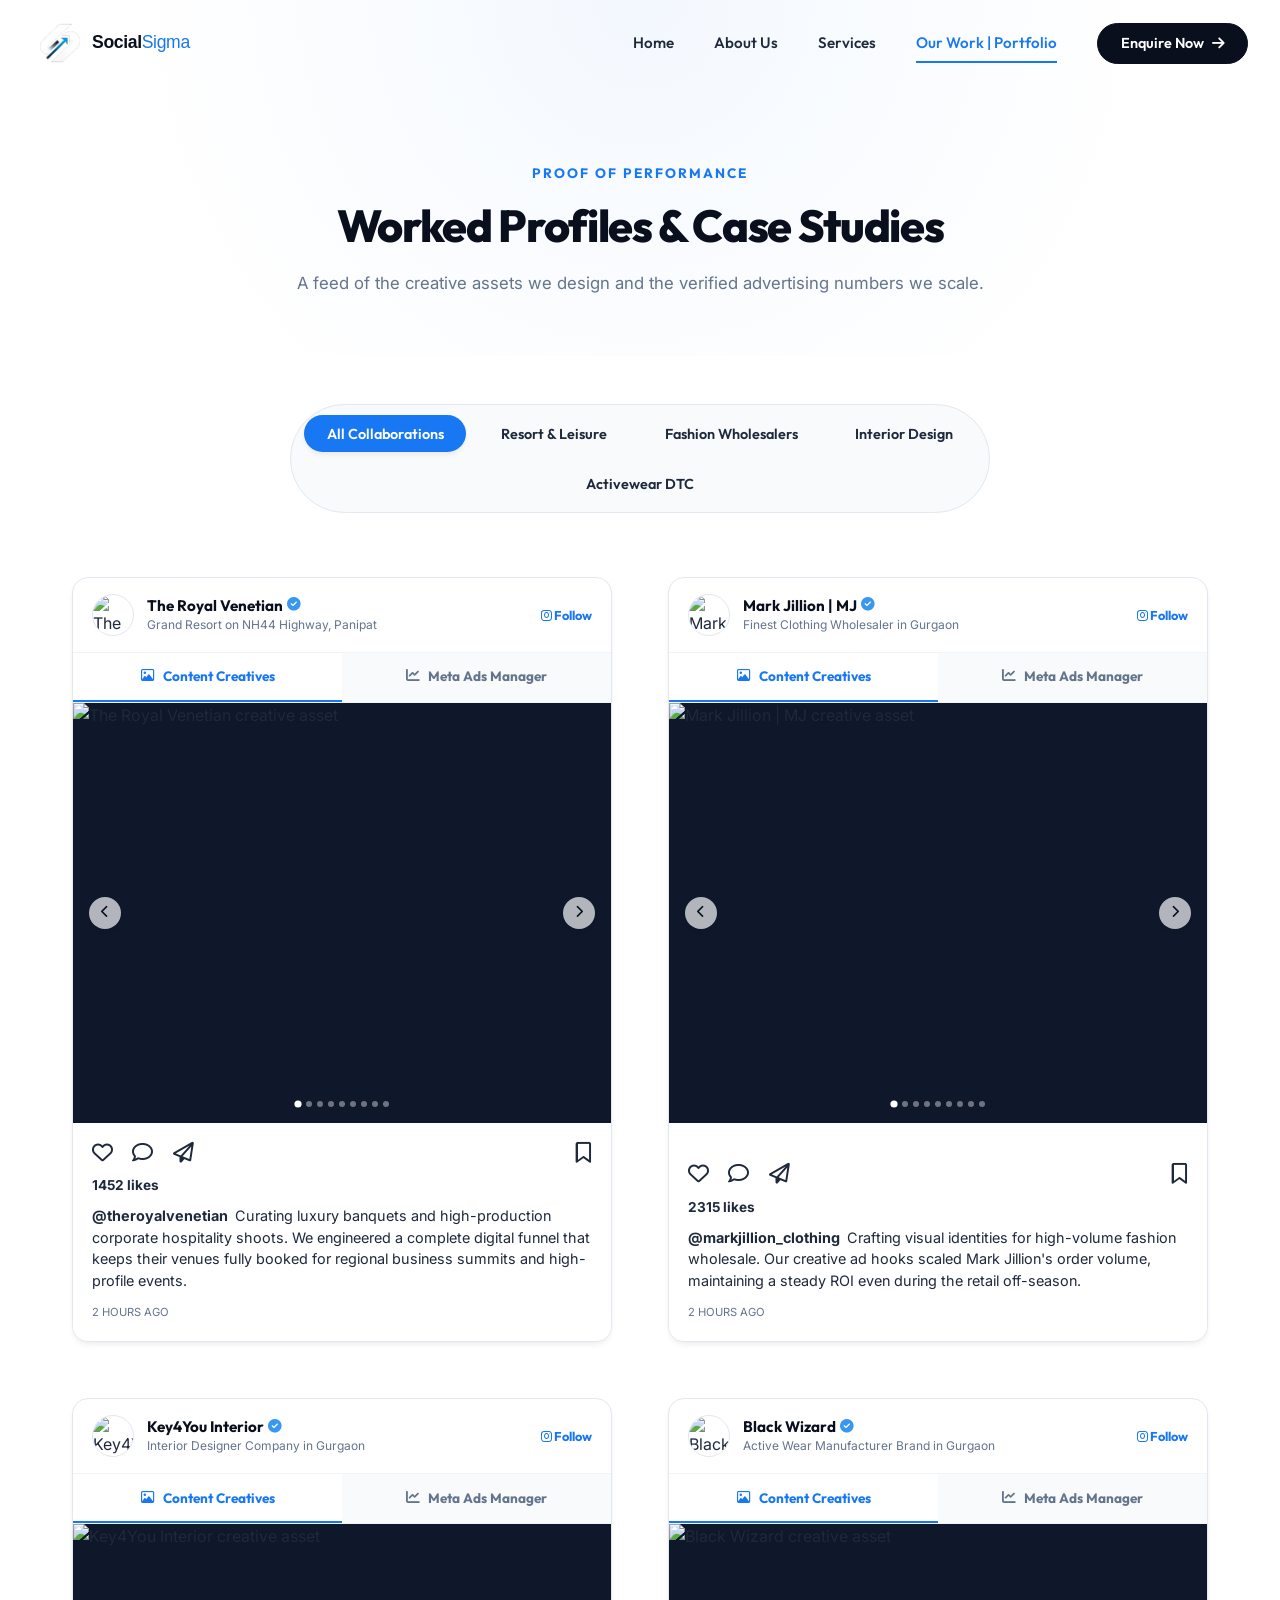
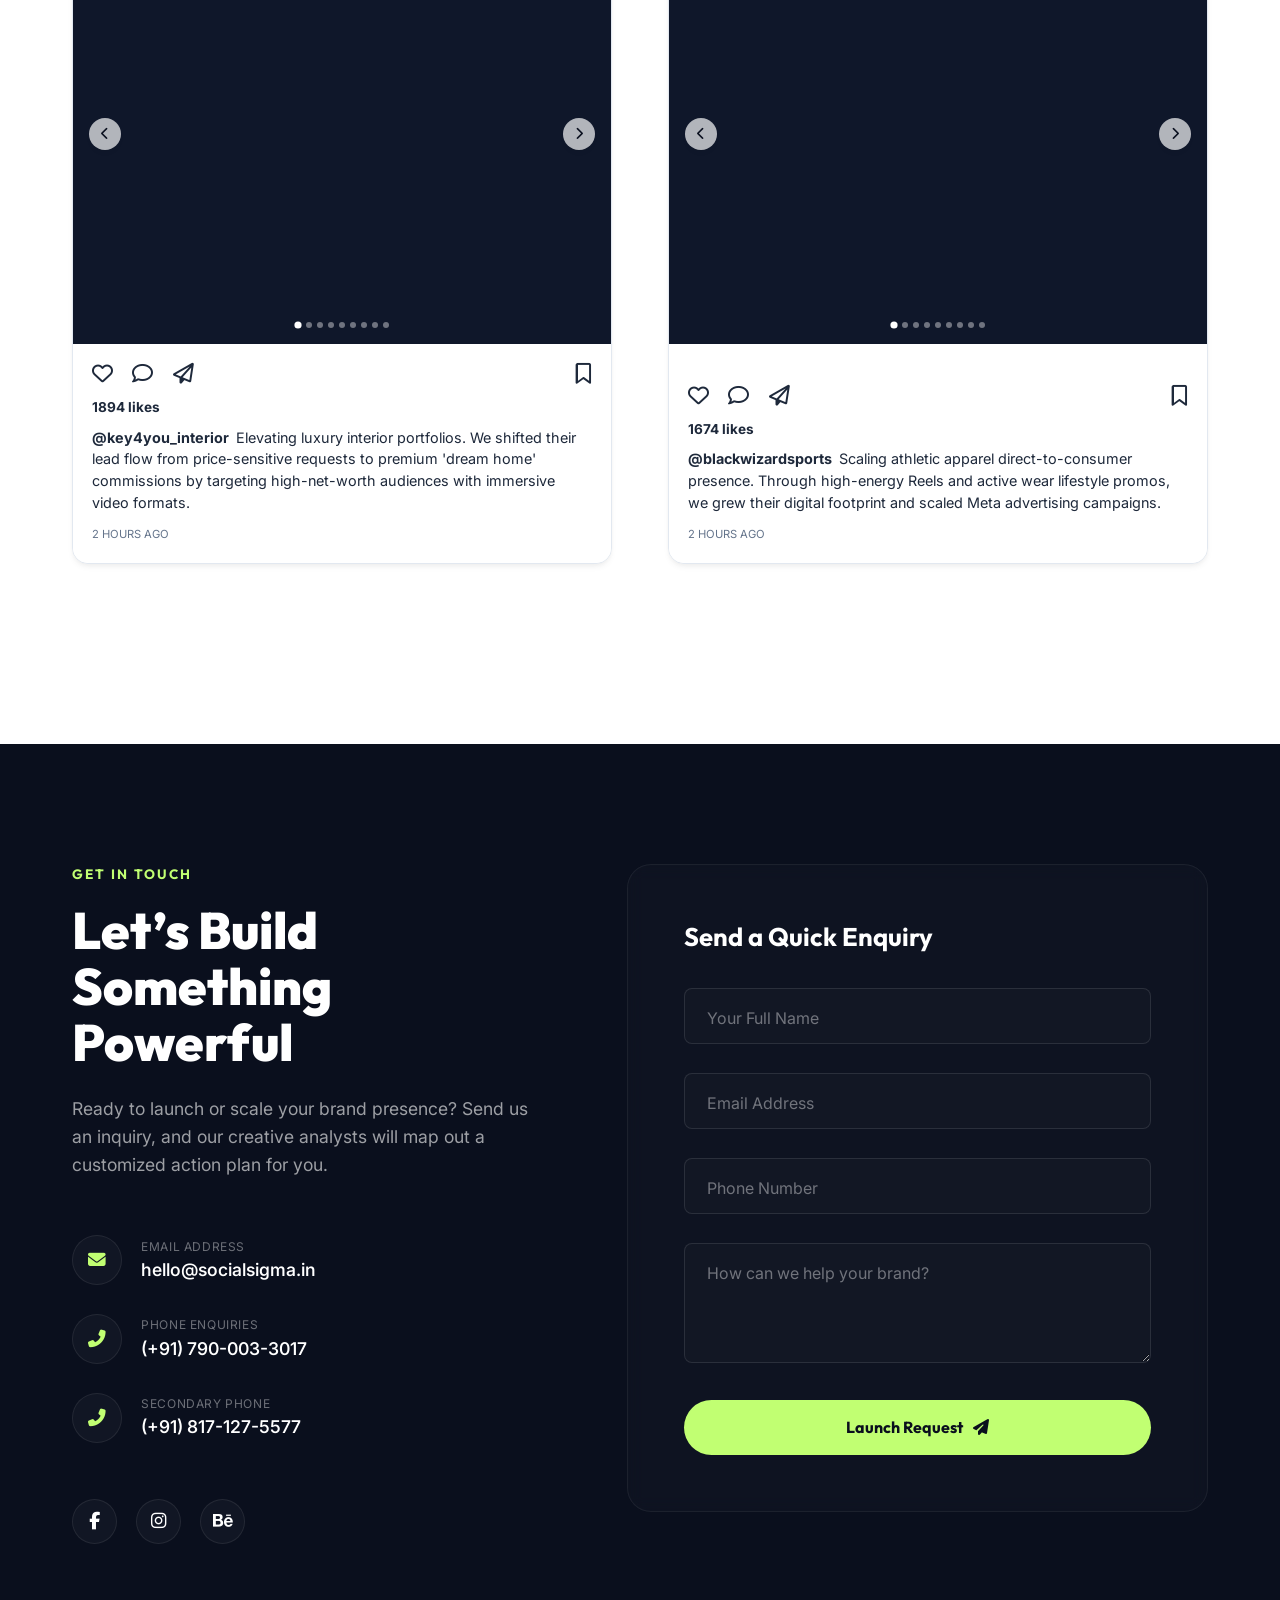
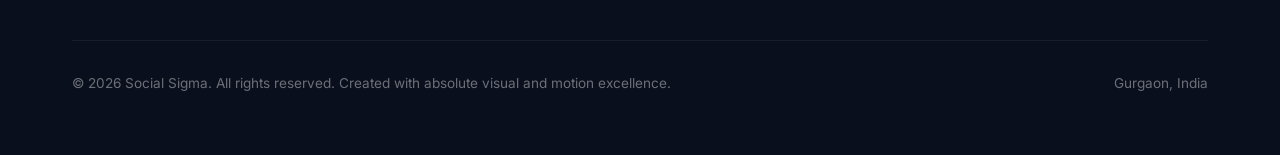
==== commit 3eb6e488: "socialsigma v2 website logo change" ====
--- a/portfolio.html
+++ b/portfolio.html
@@ -22,7 +22,7 @@
   <header class="site-header scrolled" id="site-header">
     <div class="nav-container">
       <a href="index.html" class="logo" id="nav-logo" aria-label="Social Sigma Logo">
-        <img src="assets/logo.jpg" alt="Social Sigma Logo" class="nav-logo-img">
+        <img src="assets/logo.svg" alt="Social Sigma Logo" class="nav-logo-img">
       </a>
       
       <nav class="nav-menu" id="nav-menu" role="navigation">
--- a/css/style.css
+++ b/css/style.css
@@ -572,147 +572,464 @@
   align-items: center;
 }
 
-.hero-phone-mockup {
+/* Hero Right Side: Dynamic Interactive Analytics Dashboard */
+.hero-image-wrap {
   position: relative;
-  width: 100%;
-  max-width: 440px;
-  height: 520px;
-  background: linear-gradient(135deg, var(--dark) 0%, #151e33 100%);
-  border-radius: var(--border-radius-lg);
-  border: 1px solid rgba(255, 255, 255, 0.1);
-  padding: 2rem;
+  display: flex;
+  justify-content: center;
+  align-items: center;
+  width: 100%;
+}
+
+.hero-dashboard-container {
+  position: relative;
+  width: 100%;
+  max-width: 460px;
+  height: 500px;
+  perspective: 1000px;
+}
+
+/* Glassmorphic Panels Base */
+.dashboard-panel {
+  position: absolute;
+  background: rgba(10, 15, 29, 0.65);
+  backdrop-filter: blur(16px);
+  -webkit-backdrop-filter: blur(16px);
+  border: 1px solid rgba(255, 255, 255, 0.08);
+  border-radius: var(--border-radius-md);
+  color: var(--white);
+  box-shadow: 0 20px 40px rgba(0, 0, 0, 0.3), inset 0 1px 0 rgba(255, 255, 255, 0.1);
+  overflow: hidden;
+  transition: transform 0.4s cubic-bezier(0.16, 1, 0.3, 1), box-shadow 0.3s ease;
+}
+
+.dashboard-panel:hover {
+  border-color: rgba(255, 255, 255, 0.15);
+  box-shadow: 0 25px 50px rgba(24, 119, 242, 0.15), inset 0 1px 0 rgba(255, 255, 255, 0.2);
+}
+
+/* Panel Header */
+.panel-header {
+  height: 40px;
+  padding: 0 1.2rem;
+  display: flex;
+  justify-content: space-between;
+  align-items: center;
+  border-bottom: 1px solid rgba(255, 255, 255, 0.06);
+  background: rgba(255, 255, 255, 0.02);
+}
+
+.window-dots {
+  display: flex;
+  gap: 6px;
+}
+
+.window-dots .dot {
+  width: 9px;
+  height: 9px;
+  border-radius: 50%;
+  display: inline-block;
+}
+
+.window-dots .dot.red { background-color: #ff5f56; }
+.window-dots .dot.yellow { background-color: #ffbd2e; }
+.window-dots .dot.green { background-color: #27c93f; }
+
+.panel-title {
+  font-family: var(--font-heading);
+  font-size: 0.72rem;
+  font-weight: 700;
+  text-transform: uppercase;
+  letter-spacing: 0.1em;
+  color: rgba(255, 255, 255, 0.7);
+}
+
+.panel-status-live {
+  font-family: var(--font-body);
+  font-size: 0.7rem;
+  font-weight: 600;
+  color: var(--lime);
+  display: flex;
+  align-items: center;
+  gap: 6px;
+}
+
+.pulse-dot {
+  width: 6px;
+  height: 6px;
+  background-color: var(--lime);
+  border-radius: 50%;
+  display: inline-block;
+  animation: live-pulse 1.8s infinite ease-in-out;
+}
+
+/* Panel 1: Main Panel */
+.panel-main {
+  width: 100%;
+  height: 320px;
+  top: 70px;
+  left: 0;
+  z-index: 2;
+  animation: dashboard-float-main 8s ease-in-out infinite alternate;
+}
+
+.panel-main .panel-body {
+  padding: 1.2rem;
+  height: calc(100% - 85px);
+}
+
+.main-chart-container {
+  width: 100%;
+  height: 100%;
+  position: relative;
   display: flex;
   flex-direction: column;
+}
+
+.chart-legend {
+  display: flex;
+  gap: 12px;
+  font-size: 0.65rem;
+  color: rgba(255, 255, 255, 0.6);
+  margin-bottom: 8px;
+}
+
+.chart-legend i {
+  font-size: 0.5rem;
+  margin-right: 4px;
+}
+
+.text-blue { color: var(--blue) !important; }
+.text-lime { color: var(--lime) !important; }
+
+/* SVG Graph Drawing */
+.analytics-svg-chart {
+  width: 100%;
+  flex-grow: 1;
+  overflow: visible;
+}
+
+.chart-path-blue {
+  stroke-dasharray: 1000;
+  stroke-dashoffset: 1000;
+  animation: draw-path 3s cubic-bezier(0.25, 1, 0.5, 1) forwards;
+  animation-delay: 0.8s;
+}
+
+.chart-area-blue {
+  opacity: 0;
+  animation: fade-in-area 1.5s ease forwards;
+  animation-delay: 2.2s;
+}
+
+.chart-path-lime {
+  stroke-dasharray: 1000;
+  stroke-dashoffset: 1000;
+  animation: draw-path 3.5s cubic-bezier(0.25, 1, 0.5, 1) forwards;
+  animation-delay: 1.1s;
+}
+
+.chart-area-lime {
+  opacity: 0;
+  animation: fade-in-area 1.5s ease forwards;
+  animation-delay: 2.4s;
+}
+
+.chart-marker-pulse {
+  transform-origin: center;
+  animation: marker-pulse-glow 1.5s infinite alternate;
+  animation-delay: 2.8s;
+}
+
+/* Panel Main Footer Stats */
+.panel-main .panel-footer {
+  height: 45px;
+  border-top: 1px solid rgba(255, 255, 255, 0.06);
+  background: rgba(0, 0, 0, 0.15);
+  display: flex;
+  justify-content: space-around;
+  align-items: center;
+}
+
+.footer-stat {
+  display: flex;
+  flex-direction: column;
+  align-items: center;
+}
+
+.stat-label {
+  font-size: 0.58rem;
+  text-transform: uppercase;
+  color: rgba(255, 255, 255, 0.4);
+  letter-spacing: 0.05em;
+}
+
+.stat-value {
+  font-family: var(--font-heading);
+  font-size: 0.95rem;
+  font-weight: 700;
+  color: var(--white);
+  transition: color 0.3s ease;
+}
+
+/* Panel 2: Meta Ads Card */
+.panel-ads {
+  width: 310px;
+  height: 180px;
+  top: -15px;
+  right: -15px;
+  z-index: 3;
+  animation: dashboard-float-ads 7s ease-in-out infinite alternate-reverse;
+}
+
+.panel-ads .panel-header {
+  gap: 8px;
+  justify-content: flex-start;
+}
+
+.panel-ads .panel-header i {
+  font-size: 1rem;
+}
+
+.campaign-badge-active {
+  background: rgba(193, 255, 114, 0.12);
+  color: var(--lime);
+  border: 1px solid rgba(193, 255, 114, 0.3);
+  font-size: 0.58rem;
+  font-weight: 700;
+  text-transform: uppercase;
+  padding: 0.15rem 0.4rem;
+  border-radius: var(--border-radius-sm);
+  margin-left: auto;
+}
+
+.panel-ads .panel-body {
+  padding: 1.1rem;
+}
+
+.ads-quick-metrics {
+  display: grid;
+  grid-template-columns: 1fr 1fr;
+  gap: 15px;
+  margin-bottom: 1.2rem;
+}
+
+.quick-metric {
+  display: flex;
+  flex-direction: column;
+}
+
+.q-label {
+  font-size: 0.6rem;
+  text-transform: uppercase;
+  color: rgba(255, 255, 255, 0.4);
+  margin-bottom: 2px;
+}
+
+.q-value {
+  font-family: var(--font-heading);
+  font-size: 1.15rem;
+  font-weight: 800;
+}
+
+.ads-progress-meters {
+  display: flex;
+  flex-direction: column;
+}
+
+.meter-row {
+  display: flex;
+  flex-direction: column;
+  gap: 4px;
+}
+
+.meter-labels {
+  display: flex;
   justify-content: space-between;
+  font-size: 0.65rem;
+  color: rgba(255, 255, 255, 0.5);
+}
+
+.meter-bar-track {
+  width: 100%;
+  height: 5px;
+  background: rgba(255, 255, 255, 0.08);
+  border-radius: var(--border-radius-full);
   overflow: hidden;
-  box-shadow: var(--shadow-lg);
-  animation: phone-float 6s ease-in-out infinite alternate;
-}
-
-.hero-phone-mockup::before {
-  content: '';
-  position: absolute;
-  top: 0;
-  left: 0;
-  width: 100%;
+}
+
+.meter-bar-fill {
   height: 100%;
-  background: radial-gradient(circle at 10% 10%, rgba(24, 119, 242, 0.2) 0%, transparent 60%);
-  pointer-events: none;
-}
-
-.mockup-header {
-  display: flex;
-  justify-content: space-between;
-  align-items: center;
-  position: relative;
-  z-index: 2;
-}
-
-.mockup-logo {
-  font-family: var(--font-heading);
-  font-weight: 800;
-  color: var(--white);
+  background: linear-gradient(90deg, var(--blue), var(--lime));
+  border-radius: var(--border-radius-full);
+  box-shadow: 0 0 8px rgba(193, 255, 114, 0.4);
+}
+
+/* Panel 3: Floating Badge */
+.panel-badge {
+  width: 220px;
+  height: 75px;
+  bottom: 45px;
+  left: -25px;
+  z-index: 4;
+  display: flex;
+  align-items: center;
+  gap: 14px;
+  padding: 0 1.2rem;
+  animation: dashboard-float-badge 9s ease-in-out infinite alternate;
+}
+
+.badge-icon-wrap {
+  width: 40px;
+  height: 40px;
+  background: rgba(193, 255, 114, 0.08);
+  border: 1px solid rgba(193, 255, 114, 0.2);
+  border-radius: 50%;
+  display: flex;
+  justify-content: center;
+  align-items: center;
+}
+
+.badge-icon-wrap i {
   font-size: 1.1rem;
 }
 
-.mockup-badge {
-  background: var(--lime);
-  color: var(--dark);
-  font-size: 0.7rem;
-  font-weight: 750;
-  text-transform: uppercase;
-  padding: 0.3rem 0.6rem;
-  border-radius: var(--border-radius-sm);
-}
-
-.mockup-body {
-  flex-grow: 1;
+.badge-details {
   display: flex;
   flex-direction: column;
-  justify-content: center;
-  align-items: center;
-  position: relative;
-  z-index: 2;
-  margin: 2rem 0;
-}
-
-.mockup-rocket-graphic {
-  position: relative;
-  width: 140px;
-  height: 140px;
-  background: rgba(255, 255, 255, 0.03);
-  border-radius: 50%;
-  display: flex;
-  justify-content: center;
-  align-items: center;
-  border: 1px solid rgba(255, 255, 255, 0.05);
-}
-
-.mockup-rocket-graphic i {
-  font-size: 3.5rem;
-  color: var(--lime);
-  transform: rotate(-45deg);
-  animation: rocket-pulse 2s ease-in-out infinite alternate;
-}
-
-.mockup-graph {
-  width: 100%;
-  height: 100px;
-  margin-top: 1.5rem;
-  position: relative;
-  display: flex;
-  align-items: flex-end;
-  gap: 10px;
-}
-
-.graph-bar {
-  flex-grow: 1;
-  background: rgba(255, 255, 255, 0.08);
-  border-radius: 4px;
-  height: 20%;
-  transition: height 1.5s cubic-bezier(0.16, 1, 0.3, 1);
-}
-
-.graph-bar.filled {
-  background: linear-gradient(to top, var(--blue), var(--lime));
-}
-
-.mockup-footer {
-  display: flex;
-  justify-content: space-between;
-  align-items: center;
-  border-top: 1px solid rgba(255, 255, 255, 0.08);
-  padding-top: 1.2rem;
-  position: relative;
-  z-index: 2;
-}
-
-.mockup-metric {
-  text-align: left;
-}
-
-.mockup-metric-label {
-  font-size: 0.65rem;
+}
+
+.badge-label {
+  font-size: 0.6rem;
   text-transform: uppercase;
   color: rgba(255, 255, 255, 0.5);
-  margin-bottom: 2px;
-}
-
-.mockup-metric-val {
+}
+
+.badge-value {
   font-family: var(--font-heading);
-  font-size: 1.2rem;
-  font-weight: 750;
-  color: var(--white);
-}
-
-@keyframes phone-float {
-  0% { transform: translateY(0px) rotate(0deg); }
-  100% { transform: translateY(-15px) rotate(1deg); }
-}
-
-@keyframes rocket-pulse {
-  0% { transform: rotate(-45deg) scale(0.95); opacity: 0.9; }
-  100% { transform: rotate(-45deg) scale(1.1); opacity: 1; text-shadow: 0 0 15px var(--lime); }
+  font-size: 1.3rem;
+  font-weight: 800;
+  color: var(--lime);
+}
+
+/* Parallax depth styles */
+#hero-dashboard {
+  transform-style: preserve-3d;
+  transition: transform 0.25s cubic-bezier(0.25, 1, 0.5, 1);
+}
+
+/* Keyframes animations */
+@keyframes dashboard-float-main {
+  0% { transform: translateZ(10px) translateY(0px) rotate(0deg); }
+  100% { transform: translateZ(10px) translateY(-12px) rotate(0.4deg); }
+}
+
+@keyframes dashboard-float-ads {
+  0% { transform: translateZ(40px) translateY(0px) rotate(0deg); }
+  100% { transform: translateZ(40px) translateY(-18px) rotate(-0.8deg); }
+}
+
+@keyframes dashboard-float-badge {
+  0% { transform: translateZ(60px) translateY(0px) rotate(0deg); }
+  100% { transform: translateZ(60px) translateY(-10px) rotate(0.6deg); }
+}
+
+@keyframes live-pulse {
+  0% { transform: scale(0.95); opacity: 0.5; box-shadow: 0 0 0 0 rgba(193, 255, 114, 0.7); }
+  70% { transform: scale(1); opacity: 1; box-shadow: 0 0 0 6px rgba(193, 255, 114, 0); }
+  100% { transform: scale(0.95); opacity: 0.5; box-shadow: 0 0 0 0 rgba(193, 255, 114, 0); }
+}
+
+@keyframes draw-path {
+  to { stroke-dashoffset: 0; }
+}
+
+@keyframes fade-in-area {
+  to { opacity: 1; }
+}
+
+@keyframes marker-pulse-glow {
+  0% { r: 4px; opacity: 0.8; }
+  100% { r: 7px; opacity: 1; filter: drop-shadow(0 0 5px var(--lime)); }
+}
+
+/* Responsive Overrides for Hero Dashboard */
+@media (max-width: 991px) {
+  .hero-dashboard-container {
+    max-width: 400px;
+    height: 420px;
+    margin: 0 auto;
+  }
+  .panel-main {
+    top: 40px;
+    height: 280px;
+  }
+  .panel-main .panel-body {
+    height: calc(100% - 80px);
+  }
+  .panel-ads {
+    width: 260px;
+    height: 165px;
+    top: -15px;
+    right: -10px;
+  }
+  .panel-ads .panel-body {
+    padding: 0.9rem;
+  }
+  .ads-quick-metrics {
+    margin-bottom: 0.8rem;
+  }
+  .panel-badge {
+    width: 180px;
+    height: 65px;
+    bottom: 25px;
+    left: -15px;
+    padding: 0 0.8rem;
+    gap: 10px;
+  }
+  .badge-icon-wrap {
+    width: 32px;
+    height: 32px;
+  }
+  .badge-value {
+    font-size: 1.1rem;
+  }
+}
+
+@media (max-width: 768px) {
+  .hero-image-wrap {
+    margin-top: 2rem;
+  }
+}
+
+@media (max-width: 480px) {
+  .hero-dashboard-container {
+    max-width: 320px;
+    height: 380px;
+  }
+  .panel-main {
+    top: 60px;
+    height: 250px;
+  }
+  .panel-ads {
+    width: 220px;
+    height: 145px;
+    top: 0px;
+    right: 0px;
+  }
+  .panel-ads .panel-body {
+    padding: 0.7rem;
+  }
+  .ads-quick-metrics {
+    margin-bottom: 0.5rem;
+    gap: 8px;
+  }
+  .q-value {
+    font-size: 1rem;
+  }
+  .panel-badge {
+    display: none; /* Avoid cluttering on tiny screens */
+  }
 }
 
 /* --- Infinite Partners Marquee --- */
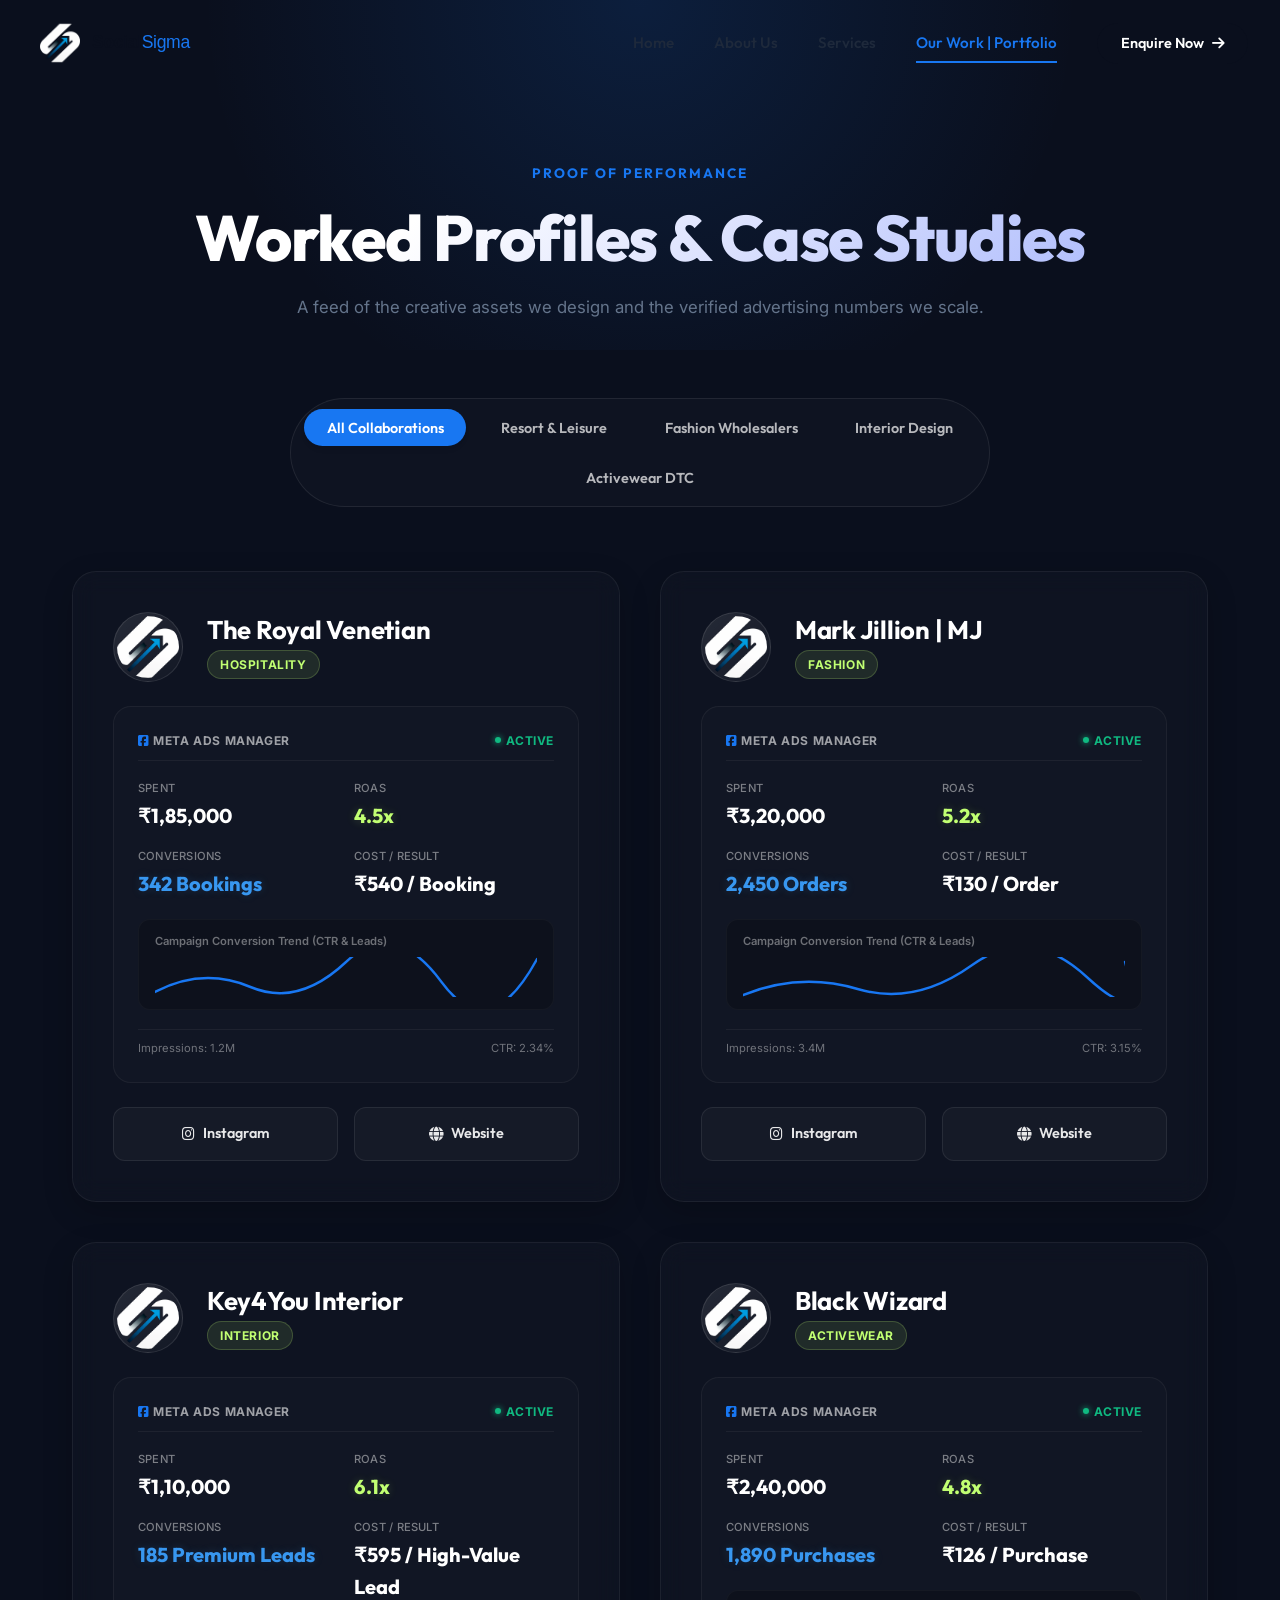
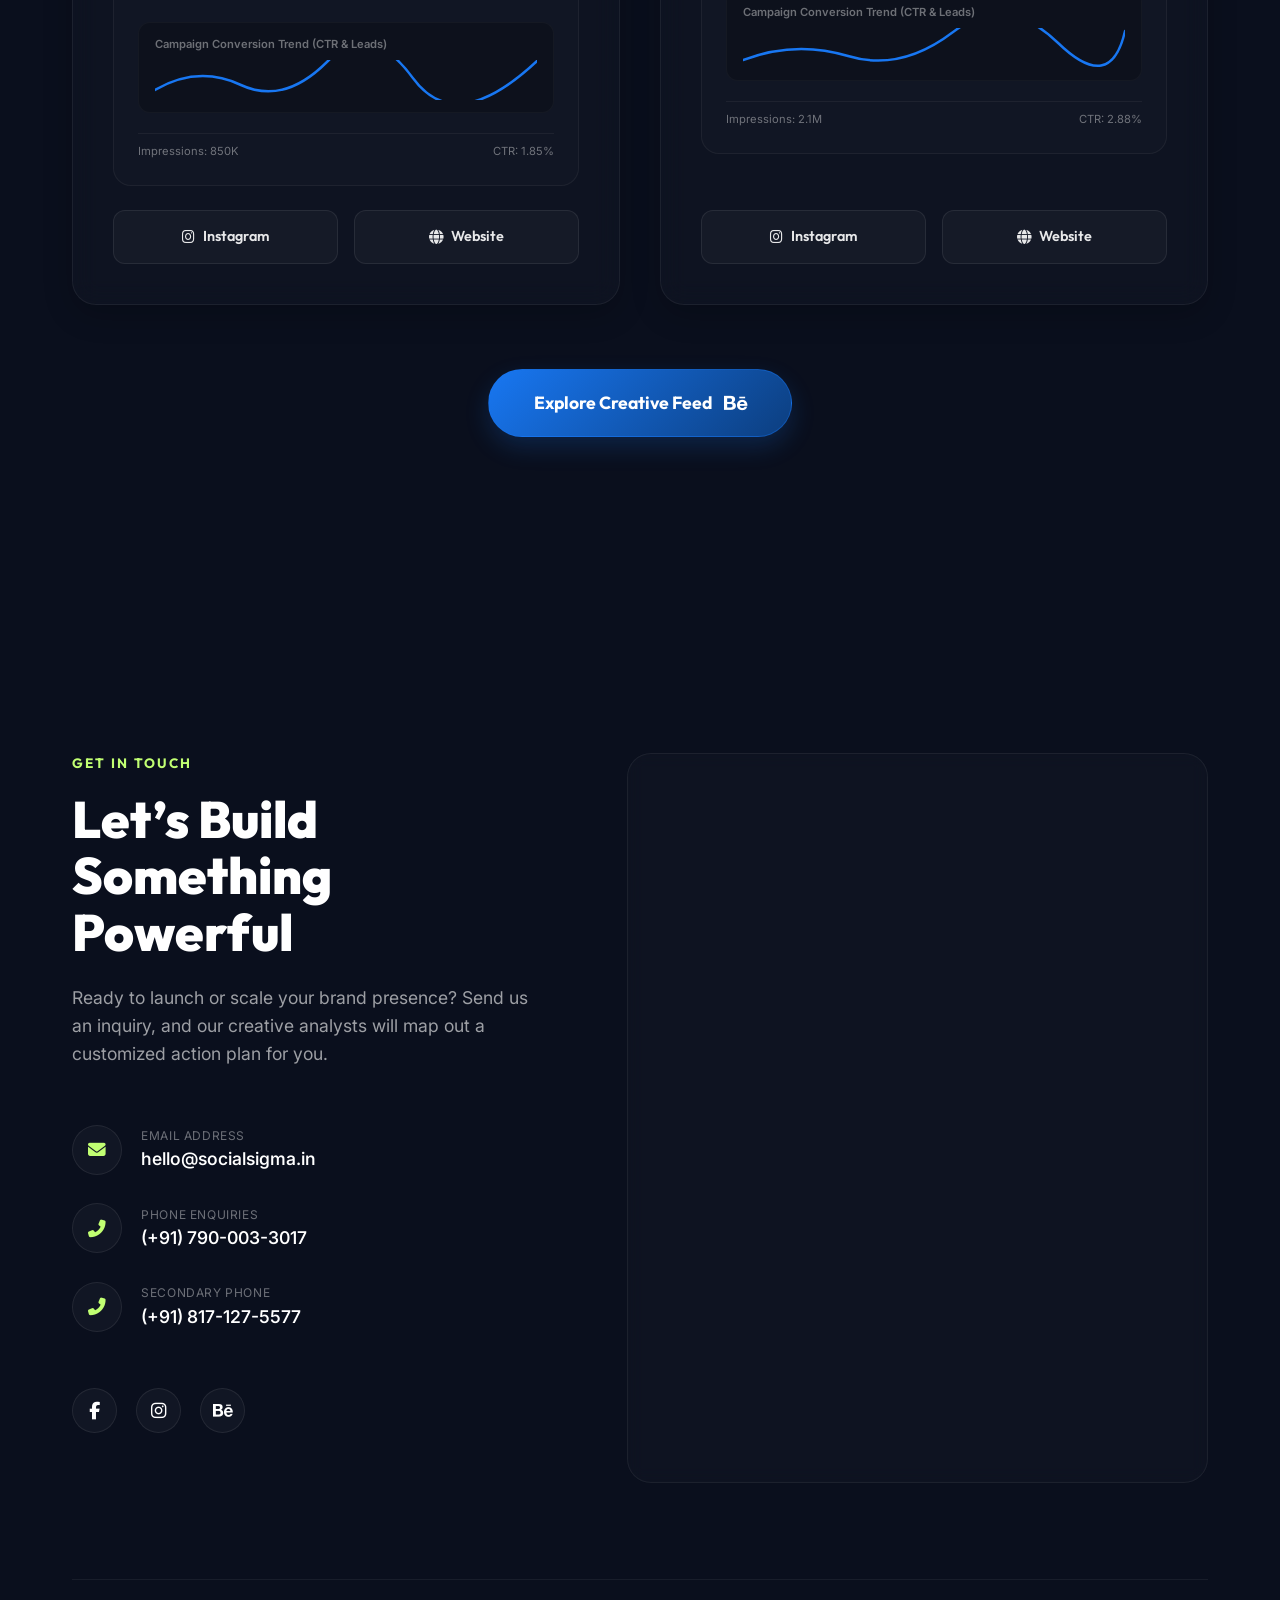
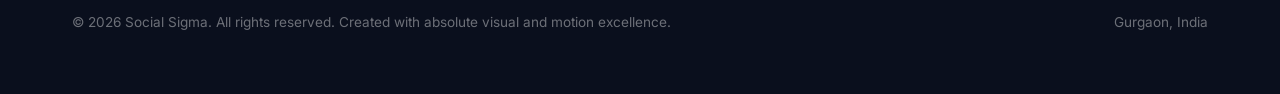
==== commit 81123172: "socialsigma" ====
--- a/portfolio.html
+++ b/portfolio.html
@@ -67,6 +67,13 @@
       <div class="showcase-grid" id="showcase-mount">
         <!-- Rendered dynamically by js/app.js using window.portfolioData -->
       </div>
+      
+      <!-- Central Behance Creative Feed Button -->
+      <div class="portfolio-cta-wrap reveal-item">
+        <a href="https://www.behance.net/99shrwt" target="_blank" class="btn-portfolio-behance" id="btn-portfolio-behance">
+          Explore Creative Feed <i class="fab fa-behance"></i>
+        </a>
+      </div>
     </div>
   </section>
 
@@ -110,30 +117,9 @@
           </div>
         </div>
         
-        <!-- Quick Enquiry Form -->
-        <div class="contact-form-wrap reveal-item reveal-delay-2">
-          <h3>Send a Quick Enquiry</h3>
-          <form id="enquiry-form">
-            <div class="form-group">
-              <input type="text" class="form-input" id="form-name" placeholder=" " required>
-              <label for="form-name">Your Full Name</label>
-            </div>
-            <div class="form-group">
-              <input type="email" class="form-input" id="form-email" placeholder=" " required>
-              <label for="form-email">Email Address</label>
-            </div>
-            <div class="form-group">
-              <input type="tel" class="form-input" id="form-phone" placeholder=" " required>
-              <label for="form-phone">Phone Number</label>
-            </div>
-            <div class="form-group">
-              <textarea class="form-input form-textarea" id="form-message" placeholder=" " required></textarea>
-              <label for="form-message">How can we help your brand?</label>
-            </div>
-            <button type="submit" class="btn-form-submit" id="btn-submit-enquiry">
-              Launch Request <i class="fas fa-paper-plane"></i>
-            </button>
-          </form>
+        <!-- Google Form Embed -->
+        <div class="contact-form-wrap reveal-item reveal-delay-2" style="padding: 1.5rem; min-height: 720px; display: flex; flex-direction: column;">
+          <iframe src="https://docs.google.com/forms/d/e/1FAIpQLScNu1GOP5vCQi6Y5A_gWTCe4uXw6MsL_wH_wmv2dzfcN61G4Q/viewform?embedded=true" width="100%" height="680" frameborder="0" marginheight="0" marginwidth="0" style="border: none; border-radius: 16px; background: transparent; overflow: hidden;" title="Social Sigma Enquiry Form">Loading…</iframe>
         </div>
       </div>
       
--- a/css/style.css
+++ b/css/style.css
@@ -2335,8 +2335,8 @@
 /* Instagram Showcase Grid */
 .showcase-grid {
   display: grid;
-  grid-template-columns: repeat(2, 1fr);
-  gap: 3.5rem;
+  grid-template-columns: repeat(3, 1fr);
+  gap: 2rem;
   margin-bottom: 80px;
 }
 
@@ -2731,8 +2731,8 @@
 
 @media (max-width: 1024px) {
   .showcase-grid {
-    grid-template-columns: 1fr;
-    gap: 2.5rem;
+    grid-template-columns: repeat(2, 1fr);
+    gap: 2rem;
   }
 }
 
@@ -2747,6 +2747,11 @@
     margin-bottom: 2rem;
   }
   
+  .showcase-grid {
+    grid-template-columns: 1fr;
+    gap: 2rem;
+  }
+  
   .ads-metrics-grid {
     grid-template-columns: 1fr;
   }
@@ -2756,3 +2761,516 @@
     height: 380px;
   }
 }
+
+/* Instagram Grid Style */
+.panel-creatives {
+  height: auto !important;
+}
+
+.panel-creatives .insta-body {
+  height: auto !important;
+  background: transparent;
+  overflow: visible !important;
+}
+
+.insta-grid {
+  display: grid;
+  grid-template-columns: repeat(3, 1fr);
+  gap: 3px;
+  background: var(--white);
+  padding: 0;
+  width: 100%;
+}
+
+.insta-grid-item {
+  position: relative;
+  aspect-ratio: 1 / 1;
+  overflow: hidden;
+  cursor: pointer;
+  background: #0f172a;
+}
+
+.insta-grid-item img {
+  width: 100%;
+  height: 100%;
+  object-fit: cover;
+  transition: transform 0.3s cubic-bezier(0.16, 1, 0.3, 1);
+}
+
+.insta-grid-item:hover img {
+  transform: scale(1.06);
+}
+
+.insta-grid-overlay {
+  position: absolute;
+  top: 0;
+  left: 0;
+  width: 100%;
+  height: 100%;
+  background: rgba(0, 0, 0, 0.4);
+  display: flex;
+  justify-content: center;
+  align-items: center;
+  opacity: 0;
+  transition: opacity 0.25s ease;
+  color: var(--white);
+  font-size: 1.3rem;
+  z-index: 2;
+}
+
+.insta-grid-item:hover .insta-grid-overlay {
+  opacity: 1;
+}
+
+/* ==========================================================================
+   REDESIGNED MODERN PORTFOLIO CARDS (DARK & MOTION)
+   ========================================================================== */
+
+body {
+  background: var(--dark) !important;
+  color: var(--white) !important;
+}
+
+.portfolio-hero {
+  background: radial-gradient(circle at 50% 0%, rgba(24, 119, 242, 0.15) 0%, transparent 60%);
+  padding-bottom: 30px;
+}
+
+.portfolio-hero h1 {
+  background: linear-gradient(135deg, var(--white) 30%, #a5b4fc 100%);
+  -webkit-background-clip: text;
+  -webkit-text-fill-color: transparent;
+  font-size: 4rem;
+  letter-spacing: -0.02em;
+}
+
+/* Redesigned grid container */
+.showcase-grid-redesigned {
+  display: grid;
+  grid-template-columns: repeat(2, 1fr);
+  gap: 2.5rem;
+  margin-top: 2rem;
+  margin-bottom: 30px;
+}
+
+.project-card {
+  background: rgba(255, 255, 255, 0.02);
+  border: 1px solid rgba(255, 255, 255, 0.06);
+  border-radius: 24px;
+  padding: 2.5rem;
+  backdrop-filter: blur(12px);
+  -webkit-backdrop-filter: blur(12px);
+  position: relative;
+  overflow: hidden;
+  transition: all 0.5s cubic-bezier(0.16, 1, 0.3, 1);
+  display: flex;
+  flex-direction: column;
+  justify-content: space-between;
+  box-shadow: 0 10px 30px rgba(0, 0, 0, 0.2);
+  opacity: 0;
+  transform: translateY(40px);
+  animation: cardEntrance 0.8s cubic-bezier(0.16, 1, 0.3, 1) forwards;
+}
+
+@keyframes cardEntrance {
+  to {
+    opacity: 1;
+    transform: translateY(0);
+  }
+}
+
+/* Hover dynamic shadows */
+.project-card:hover {
+  transform: translateY(-8px) scale(1.02);
+  border-color: rgba(255, 255, 255, 0.15);
+  box-shadow: 0 20px 40px rgba(0, 0, 0, 0.4), 0 0 30px rgba(24, 119, 242, 0.15);
+}
+
+/* Brand specific glow effects */
+.project-card[data-brand="royal-venetian"]:hover {
+  box-shadow: 0 20px 40px rgba(0, 0, 0, 0.4), 0 0 30px rgba(24, 119, 242, 0.25);
+}
+.project-card[data-brand="mark-jillion"]:hover {
+  box-shadow: 0 20px 40px rgba(0, 0, 0, 0.4), 0 0 30px rgba(237, 73, 86, 0.25);
+}
+.project-card[data-brand="key4you"]:hover {
+  box-shadow: 0 20px 40px rgba(0, 0, 0, 0.4), 0 0 30px rgba(255, 235, 59, 0.2);
+}
+.project-card[data-brand="black-wizard"]:hover {
+  box-shadow: 0 20px 40px rgba(0, 0, 0, 0.4), 0 0 30px rgba(193, 255, 114, 0.25);
+}
+
+/* Header layout */
+.project-card-header {
+  display: flex;
+  align-items: center;
+  gap: 1.5rem;
+  margin-bottom: 0.5rem;
+}
+
+.project-card-logo-wrap {
+  width: 70px;
+  height: 70px;
+  border-radius: 50%;
+  padding: 3px;
+  background: linear-gradient(135deg, rgba(255,255,255,0.1), rgba(255,255,255,0.02));
+  border: 1px solid rgba(255, 255, 255, 0.1);
+  display: flex;
+  justify-content: center;
+  align-items: center;
+  overflow: hidden;
+  transition: transform 0.5s ease;
+}
+
+.project-card:hover .project-card-logo-wrap {
+  transform: rotate(360deg);
+}
+
+.project-card-logo {
+  width: 100%;
+  height: 100%;
+  border-radius: 50%;
+  object-fit: cover;
+}
+
+.project-card-info {
+  display: flex;
+  flex-direction: column;
+  gap: 4px;
+}
+
+.project-card-title {
+  color: var(--white);
+  font-size: 1.6rem;
+  font-weight: 700;
+  font-family: var(--font-heading);
+  letter-spacing: -0.01em;
+}
+
+.project-card-tag {
+  display: inline-block;
+  align-self: flex-start;
+  font-size: 0.75rem;
+  text-transform: uppercase;
+  letter-spacing: 0.05em;
+  color: var(--lime);
+  font-weight: 700;
+  background: rgba(193, 255, 114, 0.1);
+  padding: 0.25rem 0.75rem;
+  border-radius: 50px;
+  border: 1px solid rgba(193, 255, 114, 0.2);
+}
+
+/* Embedded Ads Manager Panel inside card */
+.project-card-ads {
+  background: rgba(255, 255, 255, 0.015);
+  border: 1px solid rgba(255, 255, 255, 0.05);
+  border-radius: 18px;
+  padding: 1.5rem;
+  margin: 1.5rem 0;
+  display: flex;
+  flex-direction: column;
+  gap: 1.2rem;
+  transition: all 0.3s ease;
+}
+
+.project-card:hover .project-card-ads {
+  border-color: rgba(255, 255, 255, 0.1);
+  background: rgba(255, 255, 255, 0.03);
+}
+
+.project-card-ads-header {
+  display: flex;
+  align-items: center;
+  justify-content: space-between;
+  font-size: 0.75rem;
+  font-weight: 700;
+  color: rgba(255, 255, 255, 0.6);
+  text-transform: uppercase;
+  letter-spacing: 0.05em;
+  border-bottom: 1px solid rgba(255, 255, 255, 0.05);
+  padding-bottom: 0.6rem;
+}
+
+.project-card-ads-header i {
+  color: var(--blue);
+}
+
+.project-card-ads-status-active {
+  display: inline-flex;
+  align-items: center;
+  gap: 5px;
+  color: #10b981;
+  font-weight: 700;
+  font-size: 0.75rem;
+}
+
+.project-card-ads-status-active::before {
+  content: '';
+  width: 6px;
+  height: 6px;
+  background: #10b981;
+  border-radius: 50%;
+  box-shadow: 0 0 6px #10b981;
+}
+
+.project-card-metrics {
+  display: grid;
+  grid-template-columns: 1fr 1fr;
+  gap: 1rem;
+}
+
+.project-card-metric {
+  display: flex;
+  flex-direction: column;
+  gap: 2px;
+}
+
+.project-card-metric-label {
+  font-size: 0.7rem;
+  color: rgba(255, 255, 255, 0.45);
+  font-weight: 500;
+  text-transform: uppercase;
+  letter-spacing: 0.02em;
+}
+
+.project-card-metric-val {
+  font-family: var(--font-heading);
+  font-size: 1.25rem;
+  font-weight: 750;
+  color: var(--white);
+}
+
+.project-card-metric.highlight-roas .project-card-metric-val {
+  color: var(--lime);
+  text-shadow: 0 0 10px rgba(193, 255, 114, 0.2);
+}
+
+.project-card-metric.highlight-conv .project-card-metric-val {
+  color: #3897f0;
+  text-shadow: 0 0 10px rgba(56, 151, 240, 0.2);
+}
+
+/* Embedded Sparkline Graphic */
+.project-card-sparkline-wrap {
+  background: rgba(0, 0, 0, 0.2);
+  border: 1px solid rgba(255, 255, 255, 0.03);
+  border-radius: 12px;
+  padding: 0.8rem 1rem;
+  display: flex;
+  flex-direction: column;
+  gap: 6px;
+}
+
+.project-card-sparkline-title {
+  font-size: 0.7rem;
+  color: rgba(255, 255, 255, 0.4);
+  font-weight: 600;
+}
+
+.project-card-sparkline-svg {
+  width: 100%;
+  height: 40px;
+}
+
+.project-card-sparkline-svg path.line {
+  stroke: var(--blue);
+  stroke-width: 2.5;
+  fill: none;
+  stroke-linecap: round;
+}
+
+.project-card-sparkline-svg path.area {
+  fill: url(#card-gradient-blue);
+  opacity: 0.15;
+}
+
+.project-card-ads-footer {
+  display: flex;
+  justify-content: space-between;
+  font-size: 0.7rem;
+  color: rgba(255, 255, 255, 0.4);
+  border-top: 1px solid rgba(255, 255, 255, 0.05);
+  padding-top: 0.6rem;
+}
+
+/* Action Button grid */
+.project-card-actions {
+  display: grid;
+  grid-template-columns: 1fr 1fr;
+  gap: 1rem;
+}
+
+.project-btn {
+  display: flex;
+  align-items: center;
+  justify-content: center;
+  gap: 8px;
+  padding: 0.9rem 1.2rem;
+  border-radius: 12px;
+  font-family: var(--font-heading);
+  font-weight: 600;
+  font-size: 0.9rem;
+  transition: all 0.3s ease;
+  cursor: pointer;
+  border: 1px solid rgba(255, 255, 255, 0.08);
+}
+
+.project-btn-insta {
+  background: rgba(255, 255, 255, 0.03);
+  color: rgba(255, 255, 255, 0.9);
+}
+
+.project-btn-insta:hover {
+  background: linear-gradient(45deg, #f09433 0%, #e6683c 25%, #dc2743 50%, #cc2366 75%, #bc1888 100%);
+  color: var(--white);
+  border-color: transparent;
+  box-shadow: 0 5px 15px rgba(220, 39, 67, 0.4);
+}
+
+.project-btn-web {
+  background: rgba(255, 255, 255, 0.03);
+  color: rgba(255, 255, 255, 0.9);
+}
+
+.project-btn-web:hover {
+  background: var(--white);
+  color: var(--dark);
+  border-color: var(--white);
+  box-shadow: 0 5px 15px rgba(255, 255, 255, 0.2);
+}
+
+/* Centered Behance CTA button at bottom */
+.portfolio-cta-wrap {
+  display: flex;
+  justify-content: center;
+  align-items: center;
+  margin: 4rem 0 6rem;
+  width: 100%;
+}
+
+.btn-portfolio-behance {
+  display: inline-flex;
+  align-items: center;
+  gap: 12px;
+  padding: 1.2rem 2.8rem;
+  background: linear-gradient(135deg, #1877F2 0%, #0c3e7f 100%);
+  border: 1px solid rgba(24, 119, 242, 0.4);
+  color: var(--white);
+  font-family: var(--font-heading);
+  font-size: 1.1rem;
+  font-weight: 700;
+  border-radius: 50px;
+  cursor: pointer;
+  text-decoration: none;
+  transition: all 0.4s cubic-bezier(0.16, 1, 0.3, 1);
+  box-shadow: 0 10px 25px rgba(24, 119, 242, 0.2);
+}
+
+.btn-portfolio-behance:hover {
+  background: linear-gradient(135deg, #1e82ff 0%, #104c99 100%);
+  transform: translateY(-4px) scale(1.03);
+  box-shadow: 0 15px 30px rgba(24, 119, 242, 0.4), 0 0 15px rgba(24, 119, 242, 0.2);
+  border-color: rgba(255, 255, 255, 0.2);
+}
+
+.btn-portfolio-behance i {
+  font-size: 1.3rem;
+}
+
+/* Overrides */
+.portfolio-filters {
+  background: rgba(255, 255, 255, 0.02) !important;
+  border-color: rgba(255, 255, 255, 0.08) !important;
+}
+
+.filter-btn {
+  color: rgba(255, 255, 255, 0.7) !important;
+}
+
+.filter-btn.active, .filter-btn:hover {
+  background: var(--blue) !important;
+  color: var(--white) !important;
+}
+
+@media (max-width: 1024px) {
+  .showcase-grid-redesigned {
+    grid-template-columns: repeat(2, 1fr);
+  }
+}
+
+@media (max-width: 768px) {
+  .portfolio-hero h1 {
+    font-size: 2.8rem;
+  }
+  
+  .showcase-grid-redesigned {
+    grid-template-columns: 1fr;
+    gap: 1.5rem;
+  }
+  
+  .project-card {
+    padding: 1.8rem;
+  }
+  
+  .project-card-metrics {
+    grid-template-columns: 1fr;
+  }
+  
+  .portfolio-cta-wrap {
+    margin: 3rem 0 4rem;
+  }
+}
+
+/* Homepage Slider support for Project Cards */
+.portfolio-track .project-card {
+  min-width: calc(33.333% - 1.333rem);
+}
+
+@media (max-width: 1024px) {
+  .portfolio-track .project-card {
+    min-width: calc(50% - 1rem);
+  }
+}
+
+@media (max-width: 768px) {
+  .portfolio-track .project-card {
+    min-width: 100%;
+  }
+}
+
+/* Homepage Portfolio View Details Button */
+.portfolio-view-details-wrap {
+  display: flex;
+  justify-content: center;
+  align-items: center;
+  margin-top: 3rem;
+  width: 100%;
+}
+
+.btn-view-details-portfolio {
+  display: inline-flex;
+  align-items: center;
+  gap: 10px;
+  padding: 1rem 2.2rem;
+  background: transparent;
+  border: 1px solid rgba(255, 255, 255, 0.15);
+  color: var(--white);
+  font-family: var(--font-heading);
+  font-size: 1rem;
+  font-weight: 700;
+  border-radius: 50px;
+  cursor: pointer;
+  text-decoration: none;
+  transition: all 0.3s cubic-bezier(0.16, 1, 0.3, 1);
+  box-shadow: 0 5px 15px rgba(0, 0, 0, 0.1);
+}
+
+.btn-view-details-portfolio:hover {
+  background: var(--white);
+  color: var(--dark);
+  border-color: var(--white);
+  transform: translateY(-3px);
+  box-shadow: 0 10px 20px rgba(255, 255, 255, 0.15);
+}
+
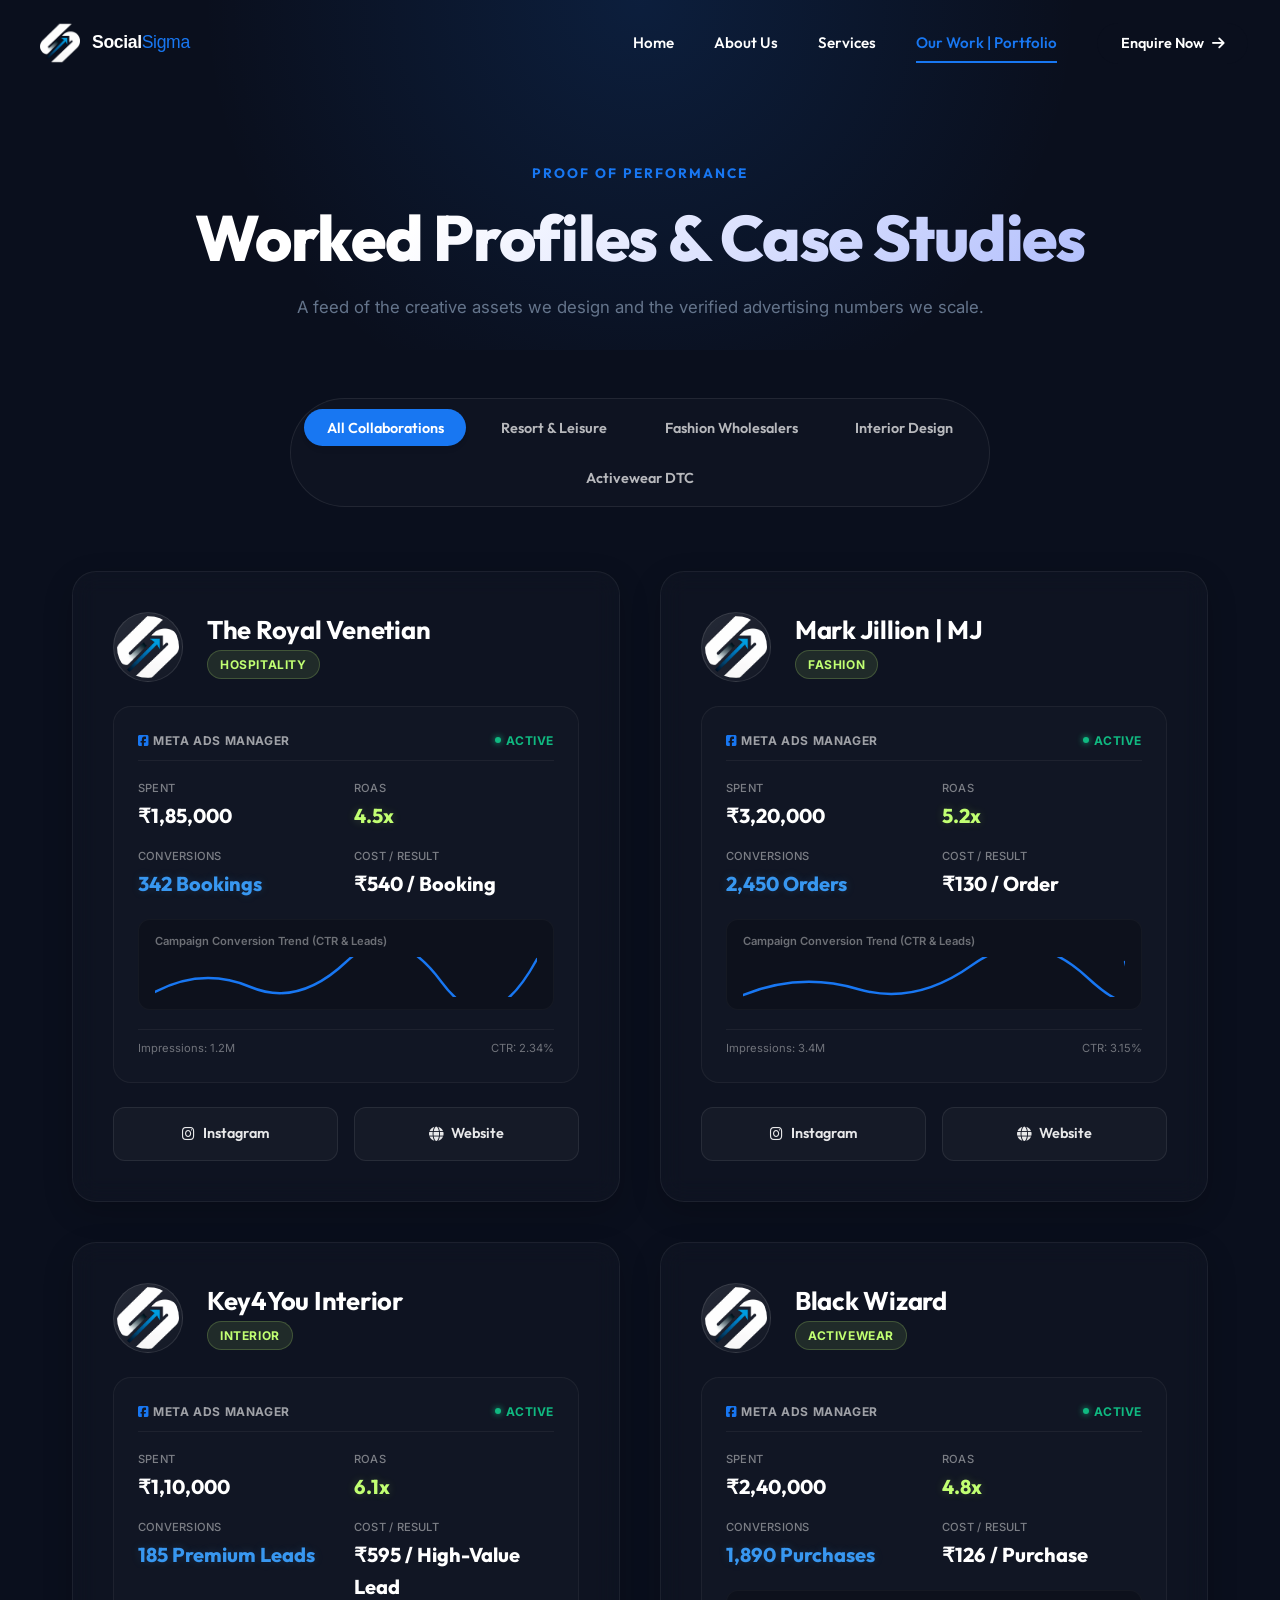
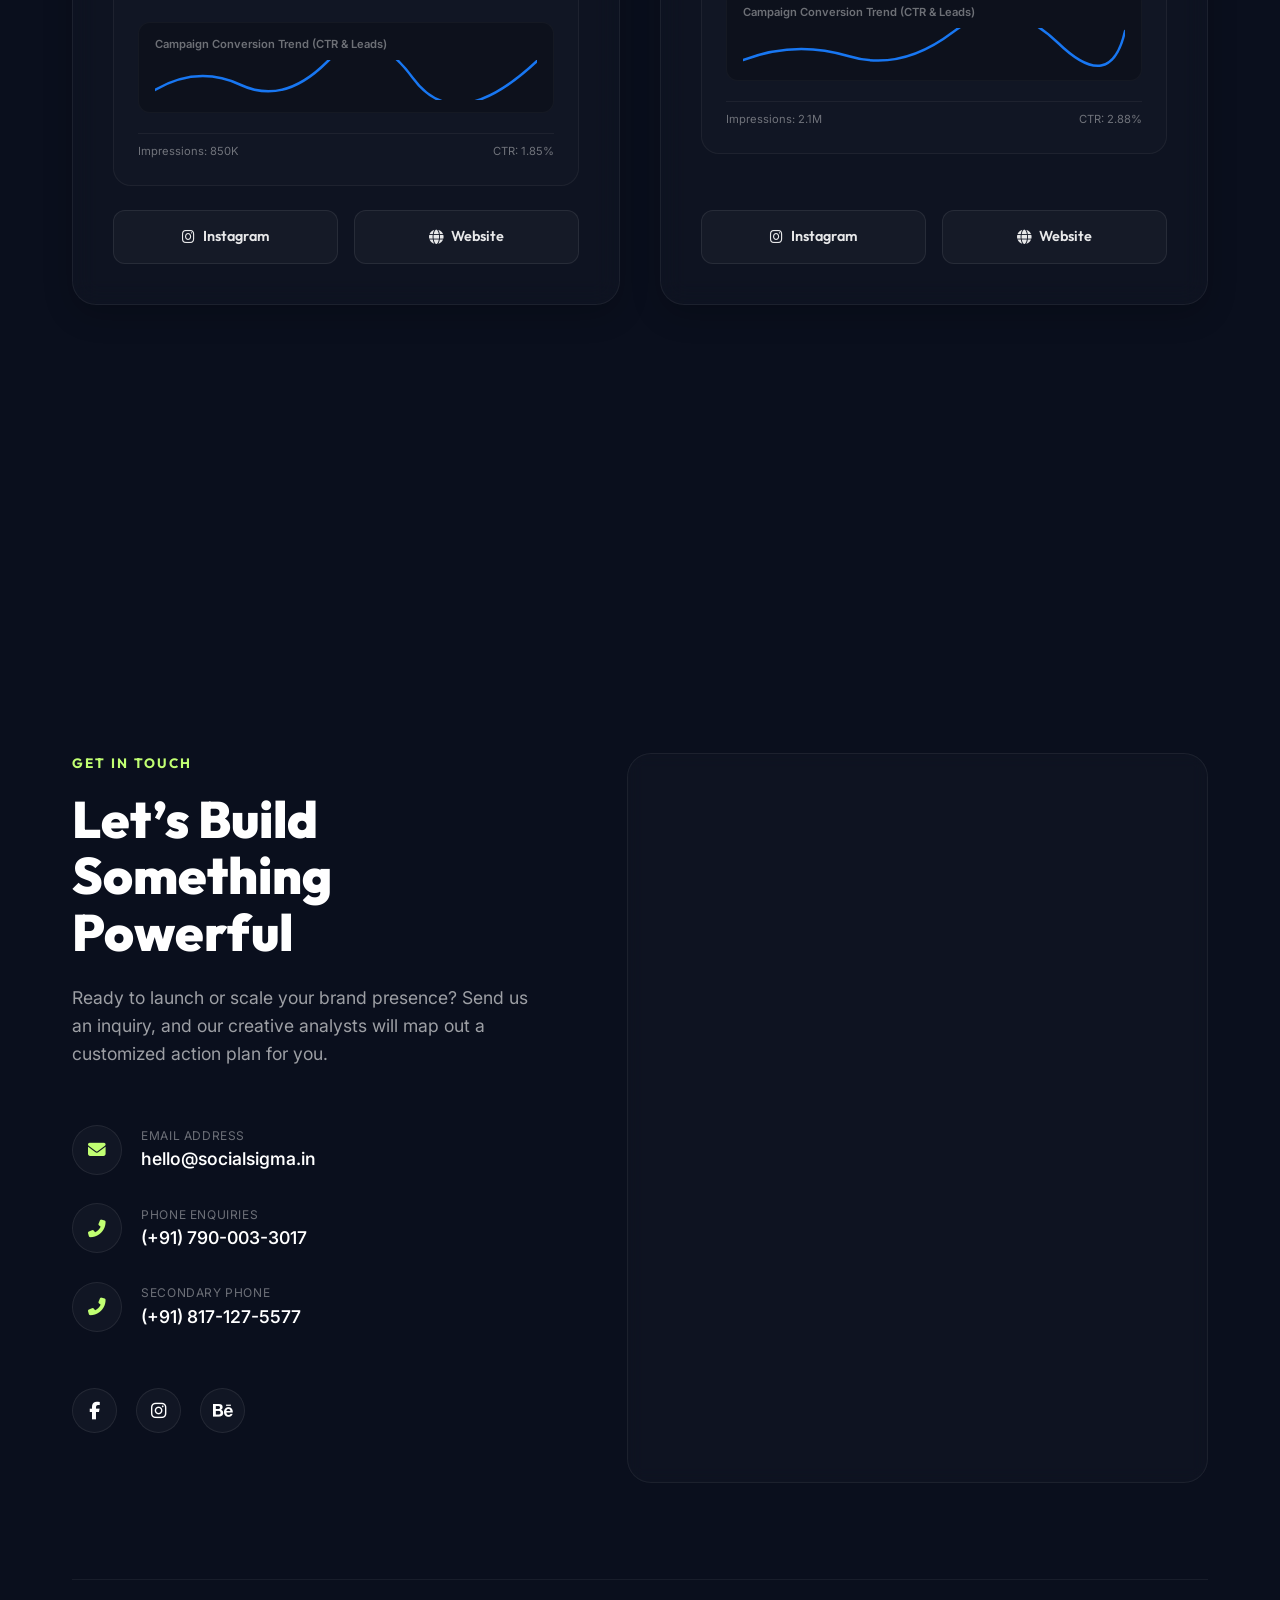
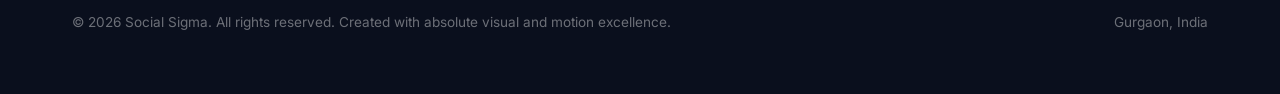
==== commit 324168a1: "socialsigma" ====
--- a/portfolio.html
+++ b/portfolio.html
@@ -70,7 +70,7 @@
       
       <!-- Central Behance Creative Feed Button -->
       <div class="portfolio-cta-wrap reveal-item">
-        <a href="https://www.behance.net/99shrwt" target="_blank" class="btn-portfolio-behance" id="btn-portfolio-behance">
+        <a href="https://www.behance.net/social_sigma" target="_blank" class="btn-portfolio-behance" id="btn-portfolio-behance">
           Explore Creative Feed <i class="fab fa-behance"></i>
         </a>
       </div>
@@ -113,7 +113,7 @@
           <div class="contact-socials">
             <a href="https://www.facebook.com/socialsigma.in" target="_blank" class="social-circle" aria-label="Facebook"><i class="fab fa-facebook-f"></i></a>
             <a href="https://www.instagram.com/socialsigma.in/" target="_blank" class="social-circle" aria-label="Instagram"><i class="fab fa-instagram"></i></a>
-            <a href="https://www.behance.net/99shrwt" target="_blank" class="social-circle" aria-label="Behance"><i class="fab fa-behance"></i></a>
+            <a href="https://www.behance.net/social_sigma" target="_blank" class="social-circle" aria-label="Behance"><i class="fab fa-behance"></i></a>
           </div>
         </div>
         
--- a/css/style.css
+++ b/css/style.css
@@ -318,7 +318,7 @@
   font-family: var(--font-heading);
   font-weight: 550;
   font-size: 0.95rem;
-  color: var(--text-dark);
+  color: var(--white);
   position: relative;
   padding: 0.5rem 0;
 }
@@ -470,7 +470,7 @@
   letter-spacing: -0.04em;
   line-height: 1.05;
   margin-bottom: 1.5rem;
-  color: var(--dark);
+  color: var(--white);
 }
 
 .hero-title span.lime-glow {
@@ -520,8 +520,8 @@
   font-size: 1rem;
   padding: 1.1rem 2.2rem;
   background: transparent;
-  color: var(--dark);
-  border: 2px solid var(--dark);
+  color: var(--white);
+  border: 2px solid var(--white);
   border-radius: var(--border-radius-full);
   cursor: pointer;
   transition: var(--transition-smooth);
@@ -531,7 +531,7 @@
 }
 
 .btn-secondary:hover {
-  background: rgba(10, 15, 29, 0.05);
+  background: rgba(255, 255, 255, 0.1);
   transform: translateY(-3px);
 }
 
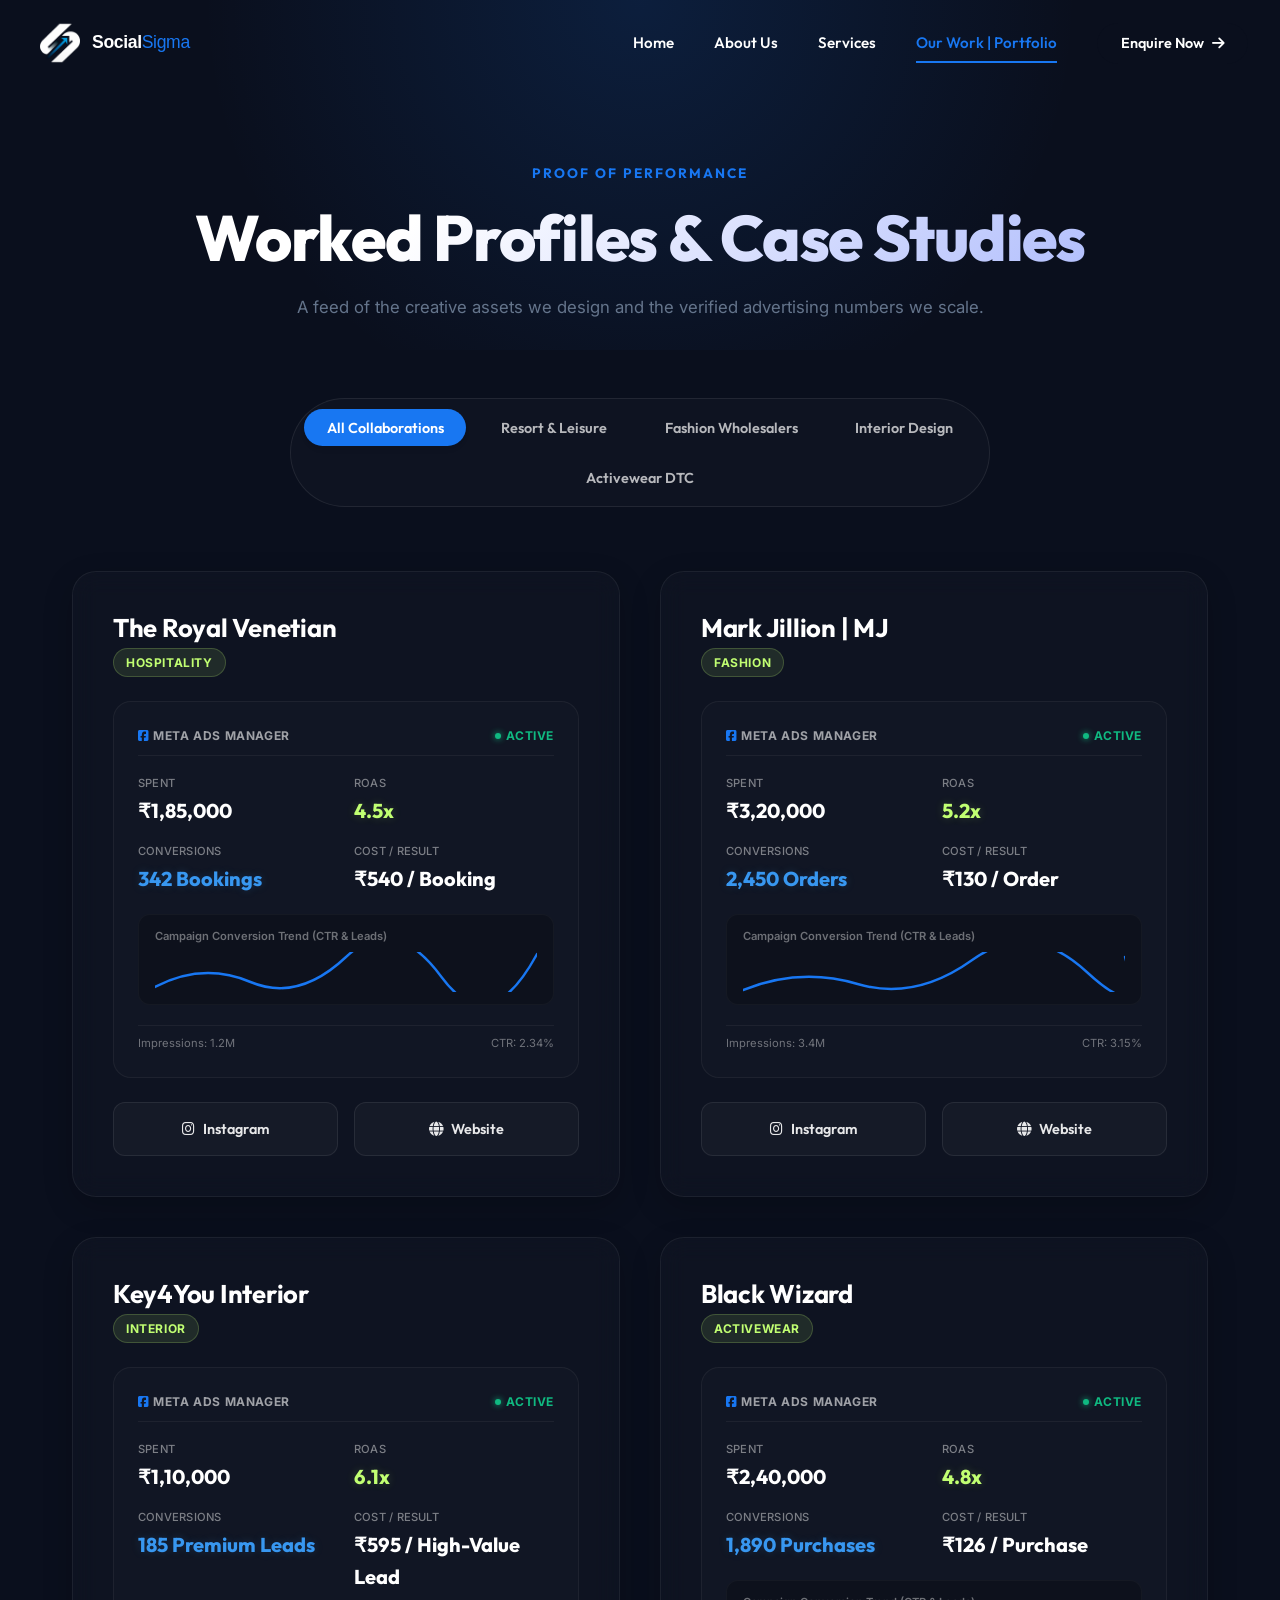
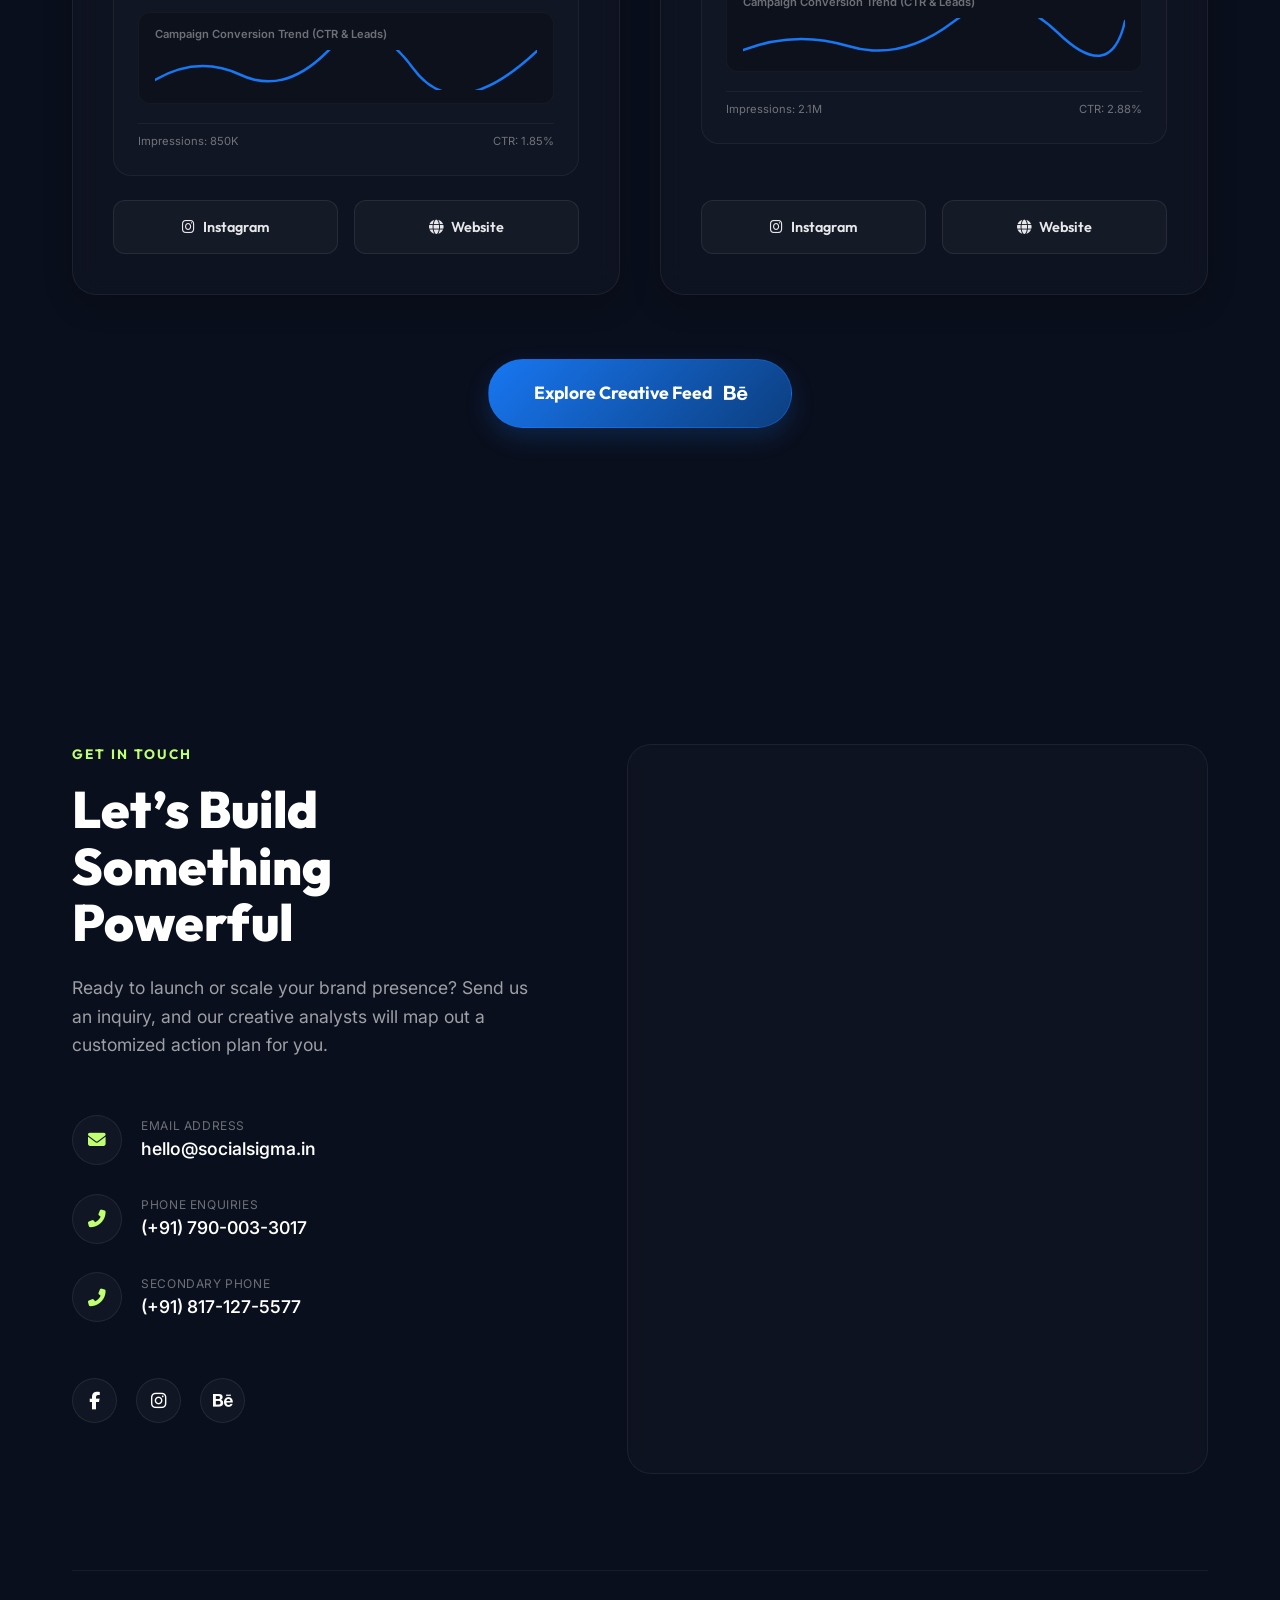
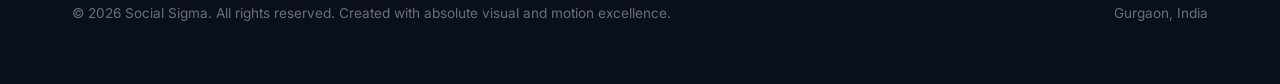
==== commit b202db98: "Add files via upload" ====
--- a/portfolio.html
+++ b/portfolio.html
@@ -4,6 +4,8 @@
   <meta charset="UTF-8">
   <meta name="viewport" content="width=device-width, initial-scale=1.0">
   <title>Our Work | Portfolio – Social Sigma</title>
+  <link rel="icon" href="assets/logo-icon.png" type="image/png">
+  <link rel="apple-touch-icon" href="assets/logo-icon.png">
   
   <!-- SEO Meta Tags -->
   <meta name="description" content="Explore Social Sigma's portfolio of successful digital campaigns. See our creatives and verified Meta Ads Manager results for brands in hospitality, fashion, design, and fitness.">
--- a/css/style.css
+++ b/css/style.css
@@ -83,172 +83,172 @@
   list-style: none;
 }
 
-/* --- Loader: Skyrocketing Animation --- */
-#rocket-loader {
+/* --- Loader: Developer MacBook Rocket Launch Preloader --- */
+#story-loader {
   position: fixed;
   top: 0;
   left: 0;
   width: 100%;
   height: 100%;
-  background: var(--dark);
+  background-color: #05060a;
   z-index: 99999;
   display: flex;
   flex-direction: column;
   justify-content: center;
   align-items: center;
   overflow: hidden;
+  font-family: var(--font-body);
   transition: opacity 0.8s cubic-bezier(0.16, 1, 0.3, 1), visibility 0.8s;
 }
 
-#rocket-loader.fade-out {
+#story-loader.fade-out {
   opacity: 0;
   visibility: hidden;
   pointer-events: none;
 }
 
-.loader-stars {
+#story-canvas {
   position: absolute;
+  top: 0;
+  left: 0;
   width: 100%;
   height: 100%;
-  background: radial-gradient(circle at 50% 50%, rgba(24, 119, 242, 0.05) 0%, transparent 80%);
-}
-
-.loader-container {
+  z-index: 10;
+  pointer-events: none;
+}
+
+.workspace-svg {
+  width: 100%;
+  max-width: 540px;
+  height: auto;
+  z-index: 5;
+  filter: drop-shadow(0 8px 30px rgba(0, 0, 0, 0.6));
+}
+
+/* Character Typing wobble keyframes */
+@keyframes typing-wobble-left {
+  0%, 100% { transform: rotate(0deg) translate(0, 0); }
+  25% { transform: rotate(-0.6deg) translate(-1px, 0.5px); }
+  75% { transform: rotate(0.6deg) translate(1px, -0.5px); }
+}
+
+@keyframes typing-wobble-right {
+  0%, 100% { transform: rotate(0deg) translate(0, 0); }
+  30% { transform: rotate(0.8deg) translate(1px, -0.5px); }
+  70% { transform: rotate(-0.8deg) translate(-1px, 0.5px); }
+}
+
+.arm-left {
+  animation: typing-wobble-left 0.15s infinite alternate ease-in-out;
+  transform-origin: 245px 235px;
+}
+
+.arm-right {
+  animation: typing-wobble-right 0.12s infinite alternate ease-in-out;
+  transform-origin: 250px 240px;
+}
+
+/* Floating code dots from macbook screen */
+@keyframes float-up-dot {
+  0% { transform: translateY(0) scale(1); opacity: 0; }
+  20% { opacity: 0.8; }
+  100% { transform: translateY(-70px) scale(0.5); opacity: 0; }
+}
+
+.float-1 { animation: float-up-dot 2.2s infinite linear; }
+.float-2 { animation: float-up-dot 2.8s infinite linear 0.6s; }
+.float-3 { animation: float-up-dot 2.0s infinite linear 1.1s; }
+.float-4 { animation: float-up-dot 2.5s infinite linear 1.6s; }
+
+/* Rocket elements */
+#story-rocket {
+  transition: transform 0.05s linear;
+}
+
+#story-rocket.shake-rocket {
+  animation: rocket-rumble 0.08s infinite alternate;
+}
+
+@keyframes rocket-rumble {
+  0% { transform: translate(283px, 25px) scale(2.0); }
+  100% { transform: translate(285px, 24px) scale(2.0); }
+}
+
+#app-wrapper {
+  opacity: 0;
+  transform: translateY(140px);
+  transition: transform 1.5s cubic-bezier(0.16, 1, 0.3, 1), opacity 1.5s ease;
+}
+
+#app-wrapper.revealed {
+  opacity: 1;
+  transform: translateY(0);
+}
+
+/* Rocket Thruster Flame */
+@keyframes flame-pulse {
+  0%, 100% { transform: scaleY(0.95) scaleX(0.95); opacity: 0.8; }
+  50% { transform: scaleY(1.4) scaleX(1.1); opacity: 1; }
+}
+
+.flame-active {
+  animation: flame-pulse 0.08s infinite alternate;
+  transform-origin: 27px 85px;
+}
+
+/* HUD Panel & Progress */
+.story-hud {
+  width: 100%;
+  max-width: 300px;
+  margin-top: 1.5rem;
   display: flex;
   flex-direction: column;
-  align-items: center;
-  position: relative;
-  z-index: 10;
-}
-
-.rocket-wrapper {
-  position: relative;
-  width: 120px;
-  height: 200px;
-  margin-bottom: 2rem;
-  display: flex;
-  justify-content: center;
-  align-items: center;
-}
-
-/* Rocket SVG Style */
-.rocket-svg {
-  width: 80px;
-  height: auto;
-  transform: rotate(0deg);
-  transition: var(--transition-smooth);
-}
-
-/* Ignition shaking */
-.ignite .rocket-svg {
-  animation: rocket-shake 0.1s infinite alternate;
-}
-
-/* Takeoff fly up */
-.takeoff .rocket-svg {
-  animation: rocket-fly-up 1s cubic-bezier(0.6, -0.28, 0.735, 0.04) forwards;
-}
-
-/* Flames & Smoke */
-.rocket-flame {
-  position: absolute;
-  bottom: 30px;
-  width: 16px;
-  height: 0px;
-  background: linear-gradient(to top, transparent, #ff4500, #ff8c00, var(--lime));
-  border-radius: 50%;
-  filter: blur(2px);
-  opacity: 0;
-  transition: height 0.5s ease, opacity 0.5s ease;
-}
-
-.ignite .rocket-flame {
-  height: 60px;
-  opacity: 1;
-  animation: flame-flicker 0.15s infinite alternate;
-}
-
-.takeoff .rocket-flame {
-  height: 120px;
-  opacity: 1;
-}
-
-/* Smoke particles generator from JS */
-.smoke-particle {
-  position: absolute;
-  background: rgba(255, 255, 255, 0.15);
-  border-radius: 50%;
-  filter: blur(8px);
-  pointer-events: none;
-  animation: smoke-fall 1.5s forwards ease-out;
-}
-
-.loader-text-wrap {
-  text-align: center;
+  gap: 0.6rem;
+  z-index: 6;
+  padding: 0 1rem;
+}
+
+.story-progress-bar {
+  width: 100%;
+  height: 4px;
+  background: rgba(255, 255, 255, 0.06);
+  border-radius: 4px;
+  overflow: hidden;
+}
+
+.story-progress-fill {
+  width: 0%;
+  height: 100%;
+  background: linear-gradient(90deg, var(--blue), var(--lime));
+  border-radius: 4px;
+  transition: width 0.1s linear;
+}
+
+.story-telemetry {
+  display: flex;
+  justify-content: space-between;
+  align-items: center;
+  font-family: monospace;
+}
+
+.story-percent {
+  font-size: 1.1rem;
+  font-weight: 700;
   color: var(--white);
-  font-family: var(--font-heading);
-}
-
-.loader-subtitle {
-  font-size: 0.9rem;
+  text-shadow: 0 0 10px rgba(24, 119, 242, 0.4);
+}
+
+.story-subtitle {
+  font-size: 0.65rem;
+  color: var(--lime);
   text-transform: uppercase;
-  letter-spacing: 0.2em;
-  color: var(--lime);
-  margin-bottom: 0.5rem;
-  opacity: 0.8;
-}
-
-.loader-title {
-  font-size: 2.2rem;
-  font-weight: 800;
-  letter-spacing: -0.02em;
-  margin-bottom: 1.5rem;
-  background: linear-gradient(135deg, #ffffff 40%, var(--lime));
-  -webkit-background-clip: text;
-  -webkit-text-fill-color: transparent;
-}
-
-.loader-progress-bar {
-  width: 240px;
-  height: 3px;
-  background: rgba(255, 255, 255, 0.08);
-  border-radius: 10px;
-  overflow: hidden;
-  position: relative;
-}
-
-.loader-progress-fill {
-  height: 100%;
-  width: 0%;
-  background: linear-gradient(90deg, var(--blue), var(--lime));
-  transition: width 2.5s cubic-bezier(0.1, 0.8, 0.25, 1);
-}
-
-/* Animations */
-@keyframes rocket-shake {
-  0% { transform: translate(1px, 1px) rotate(0deg); }
-  100% { transform: translate(-1px, -1px) rotate(0.5deg); }
-}
-
-@keyframes flame-flicker {
-  0% { transform: scaleX(0.9); }
-  100% { transform: scaleX(1.15) scaleY(1.1); }
-}
-
-@keyframes rocket-fly-up {
-  0% { transform: translateY(0); }
-  100% { transform: translateY(-120vh) scale(0.6); }
-}
-
-@keyframes smoke-fall {
-  0% {
-    transform: translateY(20px) scale(0.5);
-    opacity: 0.8;
-  }
-  100% {
-    transform: translateY(180px) scale(2.5);
-    opacity: 0;
-  }
+  letter-spacing: 0.15em;
+  text-shadow: 0 0 8px rgba(193, 255, 114, 0.3);
+}
+
+@keyframes pulse-blink {
+  0%, 100% { opacity: 0.2; }
+  50% { opacity: 1; }
 }
 
 /* --- Main Layout Headers --- */
@@ -1203,10 +1203,54 @@
   background-color: var(--dark-accent);
 }
 
-.about-media video {
-  width: 100%;
-  height: 100%;
-  object-fit: cover;
+#culture-canvas {
+  position: absolute;
+  top: -10%;
+  left: -10%;
+  width: 120%;
+  height: 120%;
+  z-index: 1;
+  filter: blur(14px) contrast(20) saturate(1.4);
+  background: #060913;
+  pointer-events: auto;
+}
+
+/* Glassmorphic values overlay */
+.culture-hud-overlay {
+  position: absolute;
+  top: 1.5rem;
+  right: 1.5rem;
+  z-index: 3;
+  display: flex;
+  flex-direction: column;
+  align-items: flex-end;
+  font-family: monospace;
+  pointer-events: none;
+  background: rgba(10, 15, 29, 0.65);
+  backdrop-filter: blur(8px);
+  -webkit-backdrop-filter: blur(8px);
+  border: 1px solid rgba(255, 255, 255, 0.05);
+  padding: 0.5rem 0.8rem;
+  border-radius: 8px;
+  box-shadow: 0 4px 15px rgba(0, 0, 0, 0.2);
+}
+
+.culture-value-label {
+  font-size: 0.58rem;
+  font-weight: 500;
+  letter-spacing: 0.12em;
+  color: rgba(255, 255, 255, 0.35);
+  text-transform: uppercase;
+}
+
+.culture-value-active {
+  font-size: 0.78rem;
+  font-weight: 700;
+  color: var(--lime);
+  margin-top: 0.2rem;
+  letter-spacing: 0.08em;
+  text-shadow: 0 0 10px rgba(193, 255, 114, 0.4);
+  text-transform: uppercase;
 }
 
 .about-media-overlay {
@@ -1215,12 +1259,13 @@
   left: 0;
   width: 100%;
   height: 100%;
-  background: linear-gradient(to top, rgba(10, 15, 29, 0.7), transparent);
+  background: linear-gradient(to top, rgba(6, 9, 19, 0.85) 0%, rgba(6, 9, 19, 0.2) 60%, transparent 100%);
   display: flex;
   flex-direction: column;
   justify-content: flex-end;
   padding: 2rem;
   pointer-events: none;
+  z-index: 2;
 }
 
 .about-media-tag {
@@ -1349,32 +1394,55 @@
   transform: rotate(45deg);
 }
 
-/* Preview Video on Row Hover */
-.capability-preview-video {
+/* Preview Box on Row Hover */
+.capability-preview-box {
   position: absolute;
   top: 50%;
-  right: 100px;
-  transform: translateY(-50%) scale(0.8);
-  width: 140px;
-  height: 80px;
-  border-radius: var(--border-radius-sm);
+  right: 120px;
+  transform: translateY(-50%) scale(0.85);
+  width: 190px;
+  height: 115px;
+  border-radius: var(--border-radius-md);
   overflow: hidden;
   opacity: 0;
   pointer-events: none;
   transition: var(--transition-smooth);
-  box-shadow: var(--shadow-lg);
-  border: 2px solid var(--blue);
-}
-
-.capability-preview-video video {
+  box-shadow: 0 12px 35px rgba(0, 0, 0, 0.55);
+  border: 1px solid rgba(255, 255, 255, 0.06);
+  background-color: #080b15;
+}
+
+.capability-preview-canvas {
+  position: absolute;
+  top: 0;
+  left: 0;
   width: 100%;
   height: 100%;
-  object-fit: cover;
-}
-
-.capability-row:hover .capability-preview-video {
+  z-index: 1;
+}
+
+.capability-preview-hud {
+  position: absolute;
+  top: 0;
+  left: 0;
+  width: 100%;
+  height: 100%;
+  z-index: 2;
+  pointer-events: none;
+  padding: 0.6rem 0.8rem;
+  display: flex;
+  flex-direction: column;
+  justify-content: space-between;
+  font-family: monospace;
+}
+
+.capability-row:hover .capability-preview-box {
   opacity: 1;
   transform: translateY(-50%) scale(1);
+  border-color: var(--blue);
+  box-shadow: 
+    0 12px 35px rgba(0, 0, 0, 0.65), 
+    0 0 20px rgba(24, 119, 242, 0.25);
 }
 
 /* --- Specialized Services --- */
@@ -2185,7 +2253,7 @@
     grid-template-columns: 50px 1.2fr 2.2fr;
   }
   
-  .capability-cta, .capability-preview-video {
+  .capability-cta, .capability-preview-box {
     display: none;
   }
   
@@ -3274,3 +3342,61 @@
   box-shadow: 0 10px 20px rgba(255, 255, 255, 0.15);
 }
 
+/* Custom Rocket Cursor Follower */
+.rocket-cursor-follower {
+  position: fixed;
+  top: 0;
+  left: 0;
+  width: 32px;
+  height: 32px;
+  display: flex;
+  justify-content: center;
+  align-items: center;
+  color: var(--lime);
+  font-size: 1.65rem;
+  pointer-events: none;
+  z-index: 100000;
+  opacity: 0;
+  transform: translate(-50%, -50%) rotate(45deg) scale(0.5);
+  transition: opacity 0.28s cubic-bezier(0.16, 1, 0.3, 1), transform 0.28s cubic-bezier(0.16, 1, 0.3, 1);
+  filter: drop-shadow(0 0 8px rgba(193, 255, 114, 0.75));
+}
+
+.rocket-cursor-follower.active {
+  opacity: 1;
+  transform: translate(-50%, -50%) rotate(45deg) scale(1.0);
+}
+
+.rocket-cursor-follower.boost {
+  color: #ff6a00;
+  filter: drop-shadow(0 0 14px rgba(255, 106, 0, 0.9));
+  transform: translate(-50%, -50%) rotate(45deg) scale(1.4);
+}
+
+/* Hide standard cursor inside capabilities section */
+#capabilities {
+  cursor: none !important;
+}
+
+#capabilities * {
+  cursor: none !important;
+}
+
+/* Capabilities Section Earthquake Shake */
+@keyframes capabilities-earthquake {
+  0%, 100% { transform: translate(0, 0) rotate(0deg); }
+  10% { transform: translate(-3px, 2px) rotate(-0.5deg); }
+  20% { transform: translate(2px, -3px) rotate(0.5deg); }
+  30% { transform: translate(-4px, -1px) rotate(-0.2deg); }
+  40% { transform: translate(3px, 3px) rotate(0.4deg); }
+  50% { transform: translate(-2px, -2px) rotate(-0.5deg); }
+  60% { transform: translate(2px, 2px) rotate(0.3deg); }
+  70% { transform: translate(-3px, -2px) rotate(-0.3deg); }
+  80% { transform: translate(1px, 3px) rotate(0.5deg); }
+  90% { transform: translate(-2px, 1px) rotate(-0.2deg); }
+}
+
+.capabilities-shake-active {
+  animation: capabilities-earthquake 0.65s cubic-bezier(.36,.07,.19,.97) both;
+}
+
